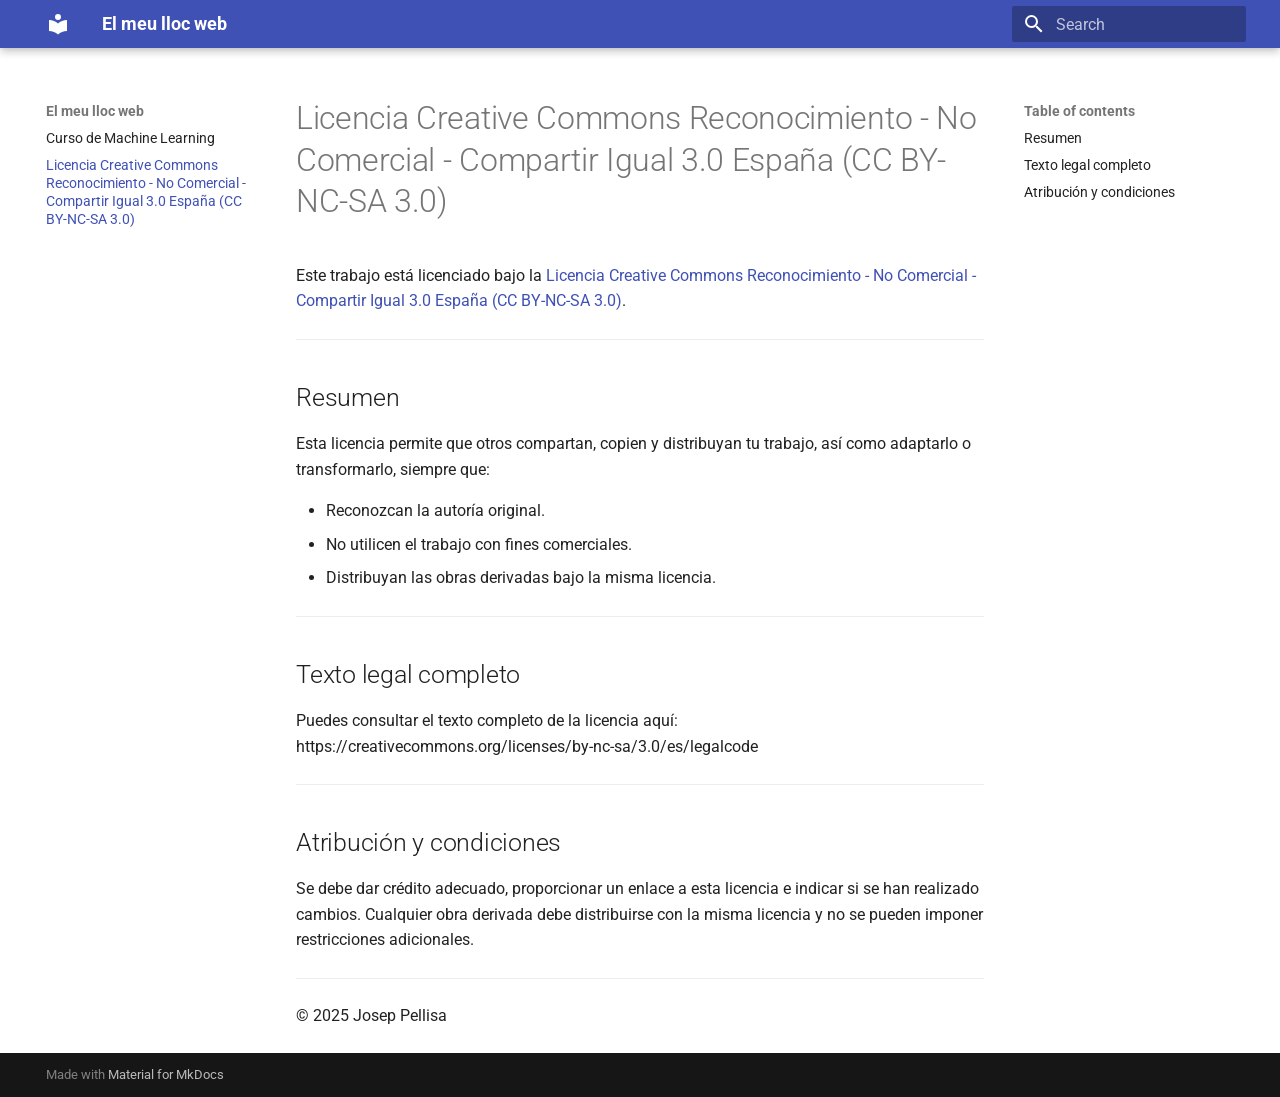
==== LICENSE/index.html @ 43873d52 "Deployed 6380e3f with MkDocs version: 1.5.3" ====
<!doctype html>
<html lang="en" class="no-js">
  <head>
    
      <meta charset="utf-8">
      <meta name="viewport" content="width=device-width,initial-scale=1">
      
      
      
      
        <link rel="prev" href="..">
      
      
      
      <link rel="icon" href="../assets/images/favicon.png">
      <meta name="generator" content="mkdocs-1.5.3, mkdocs-material-9.4.0">
    
    
      
        <title>Licencia Creative Commons Reconocimiento - No Comercial - Compartir Igual 3.0 España (CC BY-NC-SA 3.0) - El meu lloc web</title>
      
    
    
      <link rel="stylesheet" href="../assets/stylesheets/main.9f615399.min.css">
      
      


    
    
      
    
    
      
        
        
        <link rel="preconnect" href="https://fonts.gstatic.com" crossorigin>
        <link rel="stylesheet" href="https://fonts.googleapis.com/css?family=Roboto:300,300i,400,400i,700,700i%7CRoboto+Mono:400,400i,700,700i&display=fallback">
        <style>:root{--md-text-font:"Roboto";--md-code-font:"Roboto Mono"}</style>
      
    
    
    <script>__md_scope=new URL("..",location),__md_hash=e=>[...e].reduce((e,_)=>(e<<5)-e+_.charCodeAt(0),0),__md_get=(e,_=localStorage,t=__md_scope)=>JSON.parse(_.getItem(t.pathname+"."+e)),__md_set=(e,_,t=localStorage,a=__md_scope)=>{try{t.setItem(a.pathname+"."+e,JSON.stringify(_))}catch(e){}}</script>
    
      

    
    
    
  </head>
  
  
    <body dir="ltr">
  
    
    
      <script>var palette=__md_get("__palette");if(palette&&"object"==typeof palette.color)for(var key of Object.keys(palette.color))document.body.setAttribute("data-md-color-"+key,palette.color[key])</script>
    
    <input class="md-toggle" data-md-toggle="drawer" type="checkbox" id="__drawer" autocomplete="off">
    <input class="md-toggle" data-md-toggle="search" type="checkbox" id="__search" autocomplete="off">
    <label class="md-overlay" for="__drawer"></label>
    <div data-md-component="skip">
      
        
        <a href="#licencia-creative-commons-reconocimiento-no-comercial-compartir-igual-30-espana-cc-by-nc-sa-30" class="md-skip">
          Skip to content
        </a>
      
    </div>
    <div data-md-component="announce">
      
    </div>
    
    
      

  

<header class="md-header md-header--shadow" data-md-component="header">
  <nav class="md-header__inner md-grid" aria-label="Header">
    <a href=".." title="El meu lloc web" class="md-header__button md-logo" aria-label="El meu lloc web" data-md-component="logo">
      
  
  <svg xmlns="http://www.w3.org/2000/svg" viewBox="0 0 24 24"><path d="M12 8a3 3 0 0 0 3-3 3 3 0 0 0-3-3 3 3 0 0 0-3 3 3 3 0 0 0 3 3m0 3.54C9.64 9.35 6.5 8 3 8v11c3.5 0 6.64 1.35 9 3.54 2.36-2.19 5.5-3.54 9-3.54V8c-3.5 0-6.64 1.35-9 3.54Z"/></svg>

    </a>
    <label class="md-header__button md-icon" for="__drawer">
      
      <svg xmlns="http://www.w3.org/2000/svg" viewBox="0 0 24 24"><path d="M3 6h18v2H3V6m0 5h18v2H3v-2m0 5h18v2H3v-2Z"/></svg>
    </label>
    <div class="md-header__title" data-md-component="header-title">
      <div class="md-header__ellipsis">
        <div class="md-header__topic">
          <span class="md-ellipsis">
            El meu lloc web
          </span>
        </div>
        <div class="md-header__topic" data-md-component="header-topic">
          <span class="md-ellipsis">
            
              Licencia Creative Commons Reconocimiento - No Comercial - Compartir Igual 3.0 España (CC BY-NC-SA 3.0)
            
          </span>
        </div>
      </div>
    </div>
    
    
    
      <label class="md-header__button md-icon" for="__search">
        
        <svg xmlns="http://www.w3.org/2000/svg" viewBox="0 0 24 24"><path d="M9.5 3A6.5 6.5 0 0 1 16 9.5c0 1.61-.59 3.09-1.56 4.23l.27.27h.79l5 5-1.5 1.5-5-5v-.79l-.27-.27A6.516 6.516 0 0 1 9.5 16 6.5 6.5 0 0 1 3 9.5 6.5 6.5 0 0 1 9.5 3m0 2C7 5 5 7 5 9.5S7 14 9.5 14 14 12 14 9.5 12 5 9.5 5Z"/></svg>
      </label>
      <div class="md-search" data-md-component="search" role="dialog">
  <label class="md-search__overlay" for="__search"></label>
  <div class="md-search__inner" role="search">
    <form class="md-search__form" name="search">
      <input type="text" class="md-search__input" name="query" aria-label="Search" placeholder="Search" autocapitalize="off" autocorrect="off" autocomplete="off" spellcheck="false" data-md-component="search-query" required>
      <label class="md-search__icon md-icon" for="__search">
        
        <svg xmlns="http://www.w3.org/2000/svg" viewBox="0 0 24 24"><path d="M9.5 3A6.5 6.5 0 0 1 16 9.5c0 1.61-.59 3.09-1.56 4.23l.27.27h.79l5 5-1.5 1.5-5-5v-.79l-.27-.27A6.516 6.516 0 0 1 9.5 16 6.5 6.5 0 0 1 3 9.5 6.5 6.5 0 0 1 9.5 3m0 2C7 5 5 7 5 9.5S7 14 9.5 14 14 12 14 9.5 12 5 9.5 5Z"/></svg>
        
        <svg xmlns="http://www.w3.org/2000/svg" viewBox="0 0 24 24"><path d="M20 11v2H8l5.5 5.5-1.42 1.42L4.16 12l7.92-7.92L13.5 5.5 8 11h12Z"/></svg>
      </label>
      <nav class="md-search__options" aria-label="Search">
        
        <button type="reset" class="md-search__icon md-icon" title="Clear" aria-label="Clear" tabindex="-1">
          
          <svg xmlns="http://www.w3.org/2000/svg" viewBox="0 0 24 24"><path d="M19 6.41 17.59 5 12 10.59 6.41 5 5 6.41 10.59 12 5 17.59 6.41 19 12 13.41 17.59 19 19 17.59 13.41 12 19 6.41Z"/></svg>
        </button>
      </nav>
      
    </form>
    <div class="md-search__output">
      <div class="md-search__scrollwrap" data-md-scrollfix>
        <div class="md-search-result" data-md-component="search-result">
          <div class="md-search-result__meta">
            Initializing search
          </div>
          <ol class="md-search-result__list" role="presentation"></ol>
        </div>
      </div>
    </div>
  </div>
</div>
    
    
  </nav>
  
</header>
    
    <div class="md-container" data-md-component="container">
      
      
        
          
        
      
      <main class="md-main" data-md-component="main">
        <div class="md-main__inner md-grid">
          
            
              
              <div class="md-sidebar md-sidebar--primary" data-md-component="sidebar" data-md-type="navigation" >
                <div class="md-sidebar__scrollwrap">
                  <div class="md-sidebar__inner">
                    



<nav class="md-nav md-nav--primary" aria-label="Navigation" data-md-level="0">
  <label class="md-nav__title" for="__drawer">
    <a href=".." title="El meu lloc web" class="md-nav__button md-logo" aria-label="El meu lloc web" data-md-component="logo">
      
  
  <svg xmlns="http://www.w3.org/2000/svg" viewBox="0 0 24 24"><path d="M12 8a3 3 0 0 0 3-3 3 3 0 0 0-3-3 3 3 0 0 0-3 3 3 3 0 0 0 3 3m0 3.54C9.64 9.35 6.5 8 3 8v11c3.5 0 6.64 1.35 9 3.54 2.36-2.19 5.5-3.54 9-3.54V8c-3.5 0-6.64 1.35-9 3.54Z"/></svg>

    </a>
    El meu lloc web
  </label>
  
  <ul class="md-nav__list" data-md-scrollfix>
    
      
      
  
  
  
    <li class="md-nav__item">
      <a href=".." class="md-nav__link">
        
  
  <span class="md-ellipsis">
    Curso de Machine Learning
  </span>
  

      </a>
    </li>
  

    
      
      
  
  
    
  
  
    <li class="md-nav__item md-nav__item--active">
      
      <input class="md-nav__toggle md-toggle" type="checkbox" id="__toc">
      
      
        
      
      
        <label class="md-nav__link md-nav__link--active" for="__toc">
          
  
  <span class="md-ellipsis">
    Licencia Creative Commons Reconocimiento - No Comercial - Compartir Igual 3.0 España (CC BY-NC-SA 3.0)
  </span>
  

          <span class="md-nav__icon md-icon"></span>
        </label>
      
      <a href="./" class="md-nav__link md-nav__link--active">
        
  
  <span class="md-ellipsis">
    Licencia Creative Commons Reconocimiento - No Comercial - Compartir Igual 3.0 España (CC BY-NC-SA 3.0)
  </span>
  

      </a>
      
        

<nav class="md-nav md-nav--secondary" aria-label="Table of contents">
  
  
  
    
  
  
    <label class="md-nav__title" for="__toc">
      <span class="md-nav__icon md-icon"></span>
      Table of contents
    </label>
    <ul class="md-nav__list" data-md-component="toc" data-md-scrollfix>
      
        <li class="md-nav__item">
  <a href="#resumen" class="md-nav__link">
    Resumen
  </a>
  
</li>
      
        <li class="md-nav__item">
  <a href="#texto-legal-completo" class="md-nav__link">
    Texto legal completo
  </a>
  
</li>
      
        <li class="md-nav__item">
  <a href="#atribucion-y-condiciones" class="md-nav__link">
    Atribución y condiciones
  </a>
  
</li>
      
    </ul>
  
</nav>
      
    </li>
  

    
  </ul>
</nav>
                  </div>
                </div>
              </div>
            
            
              
              <div class="md-sidebar md-sidebar--secondary" data-md-component="sidebar" data-md-type="toc" >
                <div class="md-sidebar__scrollwrap">
                  <div class="md-sidebar__inner">
                    

<nav class="md-nav md-nav--secondary" aria-label="Table of contents">
  
  
  
    
  
  
    <label class="md-nav__title" for="__toc">
      <span class="md-nav__icon md-icon"></span>
      Table of contents
    </label>
    <ul class="md-nav__list" data-md-component="toc" data-md-scrollfix>
      
        <li class="md-nav__item">
  <a href="#resumen" class="md-nav__link">
    Resumen
  </a>
  
</li>
      
        <li class="md-nav__item">
  <a href="#texto-legal-completo" class="md-nav__link">
    Texto legal completo
  </a>
  
</li>
      
        <li class="md-nav__item">
  <a href="#atribucion-y-condiciones" class="md-nav__link">
    Atribución y condiciones
  </a>
  
</li>
      
    </ul>
  
</nav>
                  </div>
                </div>
              </div>
            
          
          
            <div class="md-content" data-md-component="content">
              <article class="md-content__inner md-typeset">
                
                  


<h1 id="licencia-creative-commons-reconocimiento-no-comercial-compartir-igual-30-espana-cc-by-nc-sa-30">Licencia Creative Commons Reconocimiento - No Comercial - Compartir Igual 3.0 España (CC BY-NC-SA 3.0)</h1>
<p>Este trabajo está licenciado bajo la <a href="https://creativecommons.org/licenses/by-nc-sa/3.0/es/">Licencia Creative Commons Reconocimiento - No Comercial - Compartir Igual 3.0 España (CC BY-NC-SA 3.0)</a>.</p>
<hr />
<h2 id="resumen">Resumen</h2>
<p>Esta licencia permite que otros compartan, copien y distribuyan tu trabajo, así como adaptarlo o transformarlo, siempre que:  </p>
<ul>
<li>Reconozcan la autoría original.  </li>
<li>No utilicen el trabajo con fines comerciales.  </li>
<li>Distribuyan las obras derivadas bajo la misma licencia.  </li>
</ul>
<hr />
<h2 id="texto-legal-completo">Texto legal completo</h2>
<p>Puedes consultar el texto completo de la licencia aquí:<br />
https://creativecommons.org/licenses/by-nc-sa/3.0/es/legalcode</p>
<hr />
<h2 id="atribucion-y-condiciones">Atribución y condiciones</h2>
<p>Se debe dar crédito adecuado, proporcionar un enlace a esta licencia e indicar si se han realizado cambios. Cualquier obra derivada debe distribuirse con la misma licencia y no se pueden imponer restricciones adicionales.</p>
<hr />
<p>© 2025 Josep Pellisa</p>





                
              </article>
            </div>
          
          
        </div>
        
      </main>
      
        <footer class="md-footer">
  
  <div class="md-footer-meta md-typeset">
    <div class="md-footer-meta__inner md-grid">
      <div class="md-copyright">
  
  
    Made with
    <a href="https://squidfunk.github.io/mkdocs-material/" target="_blank" rel="noopener">
      Material for MkDocs
    </a>
  
</div>
      
    </div>
  </div>
</footer>
      
    </div>
    <div class="md-dialog" data-md-component="dialog">
      <div class="md-dialog__inner md-typeset"></div>
    </div>
    
    <script id="__config" type="application/json">{"base": "..", "features": [], "search": "../assets/javascripts/workers/search.a264c092.min.js", "translations": {"clipboard.copied": "Copied to clipboard", "clipboard.copy": "Copy to clipboard", "search.result.more.one": "1 more on this page", "search.result.more.other": "# more on this page", "search.result.none": "No matching documents", "search.result.one": "1 matching document", "search.result.other": "# matching documents", "search.result.placeholder": "Type to start searching", "search.result.term.missing": "Missing", "select.version": "Select version"}}</script>
    
    
      <script src="../assets/javascripts/bundle.4e0fa4ba.min.js"></script>
      
    
  </body>
</html>
---- assets/stylesheets/main.9f615399.min.css ----
@charset "UTF-8";html{-webkit-text-size-adjust:none;-moz-text-size-adjust:none;text-size-adjust:none;box-sizing:border-box}*,:after,:before{box-sizing:inherit}@media (prefers-reduced-motion){*,:after,:before{transition:none!important}}body{margin:0}a,button,input,label{-webkit-tap-highlight-color:transparent}a{color:inherit;text-decoration:none}hr{border:0;box-sizing:initial;display:block;height:.05rem;overflow:visible;padding:0}small{font-size:80%}sub,sup{line-height:1em}img{border-style:none}table{border-collapse:initial;border-spacing:0}td,th{font-weight:400;vertical-align:top}button{background:#0000;border:0;font-family:inherit;font-size:inherit;margin:0;padding:0}input{border:0;outline:none}:root{--md-primary-fg-color:#4051b5;--md-primary-fg-color--light:#5d6cc0;--md-primary-fg-color--dark:#303fa1;--md-primary-bg-color:#fff;--md-primary-bg-color--light:#ffffffb3;--md-accent-fg-color:#526cfe;--md-accent-fg-color--transparent:#526cfe1a;--md-accent-bg-color:#fff;--md-accent-bg-color--light:#ffffffb3}[data-md-color-scheme=default]{color-scheme:light}[data-md-color-scheme=default] img[src$="#gh-dark-mode-only"],[data-md-color-scheme=default] img[src$="#only-dark"]{display:none}:root,[data-md-color-scheme=default]{--md-hue:230;--md-default-fg-color:#000000de;--md-default-fg-color--light:#0000008a;--md-default-fg-color--lighter:#00000052;--md-default-fg-color--lightest:#00000012;--md-default-bg-color:#fff;--md-default-bg-color--light:#ffffffb3;--md-default-bg-color--lighter:#ffffff4d;--md-default-bg-color--lightest:#ffffff1f;--md-code-fg-color:#36464e;--md-code-bg-color:#f5f5f5;--md-code-hl-color:#4287ff;--md-code-hl-color--light:#4287ff1a;--md-code-hl-number-color:#d52a2a;--md-code-hl-special-color:#db1457;--md-code-hl-function-color:#a846b9;--md-code-hl-constant-color:#6e59d9;--md-code-hl-keyword-color:#3f6ec6;--md-code-hl-string-color:#1c7d4d;--md-code-hl-name-color:var(--md-code-fg-color);--md-code-hl-operator-color:var(--md-default-fg-color--light);--md-code-hl-punctuation-color:var(--md-default-fg-color--light);--md-code-hl-comment-color:var(--md-default-fg-color--light);--md-code-hl-generic-color:var(--md-default-fg-color--light);--md-code-hl-variable-color:var(--md-default-fg-color--light);--md-typeset-color:var(--md-default-fg-color);--md-typeset-a-color:var(--md-primary-fg-color);--md-typeset-del-color:#f5503d26;--md-typeset-ins-color:#0bd57026;--md-typeset-kbd-color:#fafafa;--md-typeset-kbd-accent-color:#fff;--md-typeset-kbd-border-color:#b8b8b8;--md-typeset-mark-color:#ffff0080;--md-typeset-strong-color:var(--md-default-fg-color);--md-typeset-table-color:#0000001f;--md-typeset-table-color--light:rgba(0,0,0,.035);--md-admonition-fg-color:var(--md-default-fg-color);--md-admonition-bg-color:var(--md-default-bg-color);--md-warning-fg-color:#000000de;--md-warning-bg-color:#ff9;--md-footer-fg-color:#fff;--md-footer-fg-color--light:#ffffffb3;--md-footer-fg-color--lighter:#ffffff73;--md-footer-bg-color:#000000de;--md-footer-bg-color--dark:#00000052;--md-shadow-z1:0 0.2rem 0.5rem #0000000d,0 0 0.05rem #0000001a;--md-shadow-z2:0 0.2rem 0.5rem #0000001a,0 0 0.05rem #00000040;--md-shadow-z3:0 0.2rem 0.5rem #0003,0 0 0.05rem #00000059}.md-icon svg{fill:currentcolor;display:block;height:1.2rem;width:1.2rem}body{-webkit-font-smoothing:antialiased;-moz-osx-font-smoothing:grayscale;--md-text-font-family:var(--md-text-font,_),-apple-system,BlinkMacSystemFont,Helvetica,Arial,sans-serif;--md-code-font-family:var(--md-code-font,_),SFMono-Regular,Consolas,Menlo,monospace}aside,body,input{font-feature-settings:"kern","liga";color:var(--md-typeset-color);font-family:var(--md-text-font-family)}code,kbd,pre{font-feature-settings:"kern";font-family:var(--md-code-font-family)}:root{--md-typeset-table-sort-icon:url('data:image/svg+xml;charset=utf-8,<svg xmlns="http://www.w3.org/2000/svg" viewBox="0 0 24 24"><path d="m18 21-4-4h3V7h-3l4-4 4 4h-3v10h3M2 19v-2h10v2M2 13v-2h7v2M2 7V5h4v2H2Z"/></svg>');--md-typeset-table-sort-icon--asc:url('data:image/svg+xml;charset=utf-8,<svg xmlns="http://www.w3.org/2000/svg" viewBox="0 0 24 24"><path d="M19 17h3l-4 4-4-4h3V3h2M2 17h10v2H2M6 5v2H2V5m0 6h7v2H2v-2Z"/></svg>');--md-typeset-table-sort-icon--desc:url('data:image/svg+xml;charset=utf-8,<svg xmlns="http://www.w3.org/2000/svg" viewBox="0 0 24 24"><path d="M19 7h3l-4-4-4 4h3v14h2M2 17h10v2H2M6 5v2H2V5m0 6h7v2H2v-2Z"/></svg>')}.md-typeset{-webkit-print-color-adjust:exact;color-adjust:exact;font-size:.8rem;line-height:1.6}@media print{.md-typeset{font-size:.68rem}}.md-typeset blockquote,.md-typeset dl,.md-typeset figure,.md-typeset ol,.md-typeset pre,.md-typeset ul{margin-bottom:1em;margin-top:1em}.md-typeset h1{color:var(--md-default-fg-color--light);font-size:2em;line-height:1.3;margin:0 0 1.25em}.md-typeset h1,.md-typeset h2{font-weight:300;letter-spacing:-.01em}.md-typeset h2{font-size:1.5625em;line-height:1.4;margin:1.6em 0 .64em}.md-typeset h3{font-size:1.25em;font-weight:400;letter-spacing:-.01em;line-height:1.5;margin:1.6em 0 .8em}.md-typeset h2+h3{margin-top:.8em}.md-typeset h4{font-weight:700;letter-spacing:-.01em;margin:1em 0}.md-typeset h5,.md-typeset h6{color:var(--md-default-fg-color--light);font-size:.8em;font-weight:700;letter-spacing:-.01em;margin:1.25em 0}.md-typeset h5{text-transform:uppercase}.md-typeset hr{border-bottom:.05rem solid var(--md-default-fg-color--lightest);display:flow-root;margin:1.5em 0}.md-typeset a{color:var(--md-typeset-a-color);word-break:break-word}.md-typeset a,.md-typeset a:before{transition:color 125ms}.md-typeset a:focus,.md-typeset a:hover{color:var(--md-accent-fg-color)}.md-typeset a:focus code,.md-typeset a:hover code{background-color:var(--md-accent-fg-color--transparent)}.md-typeset a code{color:currentcolor;transition:background-color 125ms}.md-typeset a strong{color:currentcolor}.md-typeset a.focus-visible{outline-color:var(--md-accent-fg-color);outline-offset:.2rem}.md-typeset code,.md-typeset kbd,.md-typeset pre{color:var(--md-code-fg-color);direction:ltr;font-variant-ligatures:none}@media print{.md-typeset code,.md-typeset kbd,.md-typeset pre{white-space:pre-wrap}}.md-typeset code{background-color:var(--md-code-bg-color);border-radius:.1rem;-webkit-box-decoration-break:clone;box-decoration-break:clone;font-size:.85em;padding:0 .2941176471em;word-break:break-word}.md-typeset code:not(.focus-visible){-webkit-tap-highlight-color:transparent;outline:none}.md-typeset pre{display:flow-root;line-height:1.4;position:relative}.md-typeset pre>code{-webkit-box-decoration-break:slice;box-decoration-break:slice;box-shadow:none;display:block;margin:0;outline-color:var(--md-accent-fg-color);overflow:auto;padding:.7720588235em 1.1764705882em;scrollbar-color:var(--md-default-fg-color--lighter) #0000;scrollbar-width:thin;touch-action:auto;word-break:normal}.md-typeset pre>code:hover{scrollbar-color:var(--md-accent-fg-color) #0000}.md-typeset pre>code::-webkit-scrollbar{height:.2rem;width:.2rem}.md-typeset pre>code::-webkit-scrollbar-thumb{background-color:var(--md-default-fg-color--lighter)}.md-typeset pre>code::-webkit-scrollbar-thumb:hover{background-color:var(--md-accent-fg-color)}.md-typeset kbd{background-color:var(--md-typeset-kbd-color);border-radius:.1rem;box-shadow:0 .1rem 0 .05rem var(--md-typeset-kbd-border-color),0 .1rem 0 var(--md-typeset-kbd-border-color),0 -.1rem .2rem var(--md-typeset-kbd-accent-color) inset;color:var(--md-default-fg-color);display:inline-block;font-size:.75em;padding:0 .6666666667em;vertical-align:text-top;word-break:break-word}.md-typeset mark{background-color:var(--md-typeset-mark-color);-webkit-box-decoration-break:clone;box-decoration-break:clone;color:inherit;word-break:break-word}.md-typeset abbr{border-bottom:.05rem dotted var(--md-default-fg-color--light);cursor:help;text-decoration:none}@media (hover:none){.md-typeset abbr[title]:focus:after,.md-typeset abbr[title]:hover:after{background-color:var(--md-default-fg-color);border-radius:.1rem;box-shadow:var(--md-shadow-z3);color:var(--md-default-bg-color);content:attr(title);font-size:.7rem;left:.8rem;margin-top:2em;padding:.2rem .3rem;position:absolute;right:.8rem}}.md-typeset small{opacity:.75}[dir=ltr] .md-typeset sub,[dir=ltr] .md-typeset sup{margin-left:.078125em}[dir=rtl] .md-typeset sub,[dir=rtl] .md-typeset sup{margin-right:.078125em}.md-typeset strong{color:var(--md-typeset-strong-color)}[dir=ltr] .md-typeset blockquote{padding-left:.6rem}[dir=rtl] .md-typeset blockquote{padding-right:.6rem}[dir=ltr] .md-typeset blockquote{border-left:.2rem solid var(--md-default-fg-color--lighter)}[dir=rtl] .md-typeset blockquote{border-right:.2rem solid var(--md-default-fg-color--lighter)}.md-typeset blockquote{color:var(--md-default-fg-color--light);margin-left:0;margin-right:0}.md-typeset ul{list-style-type:disc}[dir=ltr] .md-typeset ol,[dir=ltr] .md-typeset ul{margin-left:.625em}[dir=rtl] .md-typeset ol,[dir=rtl] .md-typeset ul{margin-right:.625em}.md-typeset ol,.md-typeset ul{padding:0}.md-typeset ol:not([hidden]),.md-typeset ul:not([hidden]){display:flow-root}.md-typeset ol ol,.md-typeset ul ol{list-style-type:lower-alpha}.md-typeset ol ol ol,.md-typeset ul ol ol{list-style-type:lower-roman}[dir=ltr] .md-typeset ol li,[dir=ltr] .md-typeset ul li{margin-left:1.25em}[dir=rtl] .md-typeset ol li,[dir=rtl] .md-typeset ul li{margin-right:1.25em}.md-typeset ol li,.md-typeset ul li{margin-bottom:.5em}.md-typeset ol li blockquote,.md-typeset ol li p,.md-typeset ul li blockquote,.md-typeset ul li p{margin:.5em 0}.md-typeset ol li:last-child,.md-typeset ul li:last-child{margin-bottom:0}[dir=ltr] .md-typeset ol li ol,[dir=ltr] .md-typeset ol li ul,[dir=ltr] .md-typeset ul li ol,[dir=ltr] .md-typeset ul li ul{margin-left:.625em}[dir=rtl] .md-typeset ol li ol,[dir=rtl] .md-typeset ol li ul,[dir=rtl] .md-typeset ul li ol,[dir=rtl] .md-typeset ul li ul{margin-right:.625em}.md-typeset ol li ol,.md-typeset ol li ul,.md-typeset ul li ol,.md-typeset ul li ul{margin-bottom:.5em;margin-top:.5em}[dir=ltr] .md-typeset dd{margin-left:1.875em}[dir=rtl] .md-typeset dd{margin-right:1.875em}.md-typeset dd{margin-bottom:1.5em;margin-top:1em}.md-typeset img,.md-typeset svg,.md-typeset video{height:auto;max-width:100%}.md-typeset img[align=left]{margin:1em 1em 1em 0}.md-typeset img[align=right]{margin:1em 0 1em 1em}.md-typeset img[align]:only-child{margin-top:0}.md-typeset figure{display:flow-root;margin:1em auto;max-width:100%;text-align:center;width:-webkit-fit-content;width:-moz-fit-content;width:fit-content}.md-typeset figure img{display:block}.md-typeset figcaption{font-style:italic;margin:1em auto;max-width:24rem}.md-typeset iframe{max-width:100%}.md-typeset table:not([class]){background-color:var(--md-default-bg-color);border:.05rem solid var(--md-typeset-table-color);border-radius:.1rem;display:inline-block;font-size:.64rem;max-width:100%;overflow:auto;touch-action:auto}@media print{.md-typeset table:not([class]){display:table}}.md-typeset table:not([class])+*{margin-top:1.5em}.md-typeset table:not([class]) td>:first-child,.md-typeset table:not([class]) th>:first-child{margin-top:0}.md-typeset table:not([class]) td>:last-child,.md-typeset table:not([class]) th>:last-child{margin-bottom:0}.md-typeset table:not([class]) td:not([align]),.md-typeset table:not([class]) th:not([align]){text-align:left}[dir=rtl] .md-typeset table:not([class]) td:not([align]),[dir=rtl] .md-typeset table:not([class]) th:not([align]){text-align:right}.md-typeset table:not([class]) th{font-weight:700;min-width:5rem;padding:.9375em 1.25em;vertical-align:top}.md-typeset table:not([class]) td{border-top:.05rem solid var(--md-typeset-table-color);padding:.9375em 1.25em;vertical-align:top}.md-typeset table:not([class]) tbody tr{transition:background-color 125ms}.md-typeset table:not([class]) tbody tr:hover{background-color:var(--md-typeset-table-color--light);box-shadow:0 .05rem 0 var(--md-default-bg-color) inset}.md-typeset table:not([class]) a{word-break:normal}.md-typeset table th[role=columnheader]{cursor:pointer}[dir=ltr] .md-typeset table th[role=columnheader]:after{margin-left:.5em}[dir=rtl] .md-typeset table th[role=columnheader]:after{margin-right:.5em}.md-typeset table th[role=columnheader]:after{content:"";display:inline-block;height:1.2em;-webkit-mask-image:var(--md-typeset-table-sort-icon);mask-image:var(--md-typeset-table-sort-icon);-webkit-mask-repeat:no-repeat;mask-repeat:no-repeat;-webkit-mask-size:contain;mask-size:contain;transition:background-color 125ms;vertical-align:text-bottom;width:1.2em}.md-typeset table th[role=columnheader]:hover:after{background-color:var(--md-default-fg-color--lighter)}.md-typeset table th[role=columnheader][aria-sort=ascending]:after{background-color:var(--md-default-fg-color--light);-webkit-mask-image:var(--md-typeset-table-sort-icon--asc);mask-image:var(--md-typeset-table-sort-icon--asc)}.md-typeset table th[role=columnheader][aria-sort=descending]:after{background-color:var(--md-default-fg-color--light);-webkit-mask-image:var(--md-typeset-table-sort-icon--desc);mask-image:var(--md-typeset-table-sort-icon--desc)}.md-typeset__scrollwrap{margin:1em -.8rem;overflow-x:auto;touch-action:auto}.md-typeset__table{display:inline-block;margin-bottom:.5em;padding:0 .8rem}@media print{.md-typeset__table{display:block}}html .md-typeset__table table{display:table;margin:0;overflow:hidden;width:100%}@media screen and (max-width:44.9375em){.md-content__inner>pre{margin:1em -.8rem}.md-content__inner>pre code{border-radius:0}}.md-typeset .md-author{display:block;flex-shrink:0;height:1.6rem;overflow:hidden;position:relative;transition:color 125ms,transform 125ms;width:1.6rem}.md-typeset .md-author img{border-radius:100%;display:block}.md-typeset .md-author--more{background:var(--md-default-fg-color--lightest);color:var(--md-default-fg-color--lighter);font-size:.6rem;font-weight:700;line-height:1.6rem;text-align:center}.md-typeset .md-author--long{height:2.4rem;width:2.4rem}.md-typeset a.md-author{transform:scale(1)}.md-typeset a.md-author img{filter:grayscale(100%) opacity(75%);transition:filter 125ms}.md-typeset a.md-author:focus,.md-typeset a.md-author:hover{transform:scale(1.1);z-index:1}.md-typeset a.md-author:focus img,.md-typeset a.md-author:hover img{filter:grayscale(0)}.md-banner{background-color:var(--md-footer-bg-color);color:var(--md-footer-fg-color);overflow:auto}@media print{.md-banner{display:none}}.md-banner--warning{background-color:var(--md-warning-bg-color);color:var(--md-warning-fg-color)}.md-banner__inner{font-size:.7rem;margin:.6rem auto;padding:0 .8rem}[dir=ltr] .md-banner__button{float:right}[dir=rtl] .md-banner__button{float:left}.md-banner__button{color:inherit;cursor:pointer;transition:opacity .25s}.no-js .md-banner__button{display:none}.md-banner__button:hover{opacity:.7}html{font-size:125%;height:100%;overflow-x:hidden}@media screen and (min-width:100em){html{font-size:137.5%}}@media screen and (min-width:125em){html{font-size:150%}}body{background-color:var(--md-default-bg-color);display:flex;flex-direction:column;font-size:.5rem;min-height:100%;position:relative;width:100%}@media print{body{display:block}}@media screen and (max-width:59.9375em){body[data-md-scrolllock]{position:fixed}}.md-grid{margin-left:auto;margin-right:auto;max-width:61rem}.md-container{display:flex;flex-direction:column;flex-grow:1}@media print{.md-container{display:block}}.md-main{flex-grow:1}.md-main__inner{display:flex;height:100%;margin-top:1.5rem}.md-ellipsis{overflow:hidden;text-overflow:ellipsis}.md-toggle{display:none}.md-option{height:0;opacity:0;position:absolute;width:0}.md-option:checked+label:not([hidden]){display:block}.md-option.focus-visible+label{outline-color:var(--md-accent-fg-color);outline-style:auto}.md-skip{background-color:var(--md-default-fg-color);border-radius:.1rem;color:var(--md-default-bg-color);font-size:.64rem;margin:.5rem;opacity:0;outline-color:var(--md-accent-fg-color);padding:.3rem .5rem;position:fixed;transform:translateY(.4rem);z-index:-1}.md-skip:focus{opacity:1;transform:translateY(0);transition:transform .25s cubic-bezier(.4,0,.2,1),opacity 175ms 75ms;z-index:10}@page{margin:25mm}:root{--md-clipboard-icon:url('data:image/svg+xml;charset=utf-8,<svg xmlns="http://www.w3.org/2000/svg" viewBox="0 0 24 24"><path d="M19 21H8V7h11m0-2H8a2 2 0 0 0-2 2v14a2 2 0 0 0 2 2h11a2 2 0 0 0 2-2V7a2 2 0 0 0-2-2m-3-4H4a2 2 0 0 0-2 2v14h2V3h12V1Z"/></svg>')}.md-clipboard{border-radius:.1rem;color:var(--md-default-fg-color--lightest);cursor:pointer;height:1.5em;outline-color:var(--md-accent-fg-color);outline-offset:.1rem;position:absolute;right:.5em;top:.5em;transition:color .25s;width:1.5em;z-index:1}@media print{.md-clipboard{display:none}}.md-clipboard:not(.focus-visible){-webkit-tap-highlight-color:transparent;outline:none}:hover>.md-clipboard{color:var(--md-default-fg-color--light)}.md-clipboard:focus,.md-clipboard:hover{color:var(--md-accent-fg-color)}.md-clipboard:after{background-color:currentcolor;content:"";display:block;height:1.125em;margin:0 auto;-webkit-mask-image:var(--md-clipboard-icon);mask-image:var(--md-clipboard-icon);-webkit-mask-position:center;mask-position:center;-webkit-mask-repeat:no-repeat;mask-repeat:no-repeat;-webkit-mask-size:contain;mask-size:contain;width:1.125em}.md-clipboard--inline{cursor:pointer}.md-clipboard--inline code{transition:color .25s,background-color .25s}.md-clipboard--inline:focus code,.md-clipboard--inline:hover code{background-color:var(--md-accent-fg-color--transparent);color:var(--md-accent-fg-color)}@keyframes consent{0%{opacity:0;transform:translateY(100%)}to{opacity:1;transform:translateY(0)}}@keyframes overlay{0%{opacity:0}to{opacity:1}}.md-consent__overlay{animation:overlay .25s both;-webkit-backdrop-filter:blur(.1rem);backdrop-filter:blur(.1rem);background-color:#0000008a;height:100%;opacity:1;position:fixed;top:0;width:100%;z-index:5}.md-consent__inner{animation:consent .5s cubic-bezier(.1,.7,.1,1) both;background-color:var(--md-default-bg-color);border:0;border-radius:.1rem;bottom:0;box-shadow:0 0 .2rem #0000001a,0 .2rem .4rem #0003;max-height:100%;overflow:auto;padding:0;position:fixed;width:100%;z-index:5}.md-consent__form{padding:.8rem}.md-consent__settings{display:none;margin:1em 0}input:checked+.md-consent__settings{display:block}.md-consent__controls{margin-bottom:.8rem}.md-typeset .md-consent__controls .md-button{display:inline}@media screen and (max-width:44.9375em){.md-typeset .md-consent__controls .md-button{display:block;margin-top:.4rem;text-align:center;width:100%}}.md-consent label{cursor:pointer}.md-content{flex-grow:1;min-width:0}.md-content__inner{margin:0 .8rem 1.2rem;padding-top:.6rem}@media screen and (min-width:76.25em){[dir=ltr] .md-sidebar--primary:not([hidden])~.md-content>.md-content__inner{margin-left:1.2rem}[dir=ltr] .md-sidebar--secondary:not([hidden])~.md-content>.md-content__inner,[dir=rtl] .md-sidebar--primary:not([hidden])~.md-content>.md-content__inner{margin-right:1.2rem}[dir=rtl] .md-sidebar--secondary:not([hidden])~.md-content>.md-content__inner{margin-left:1.2rem}}.md-content__inner:before{content:"";display:block;height:.4rem}.md-content__inner>:last-child{margin-bottom:0}[dir=ltr] .md-content__button{float:right}[dir=rtl] .md-content__button{float:left}[dir=ltr] .md-content__button{margin-left:.4rem}[dir=rtl] .md-content__button{margin-right:.4rem}.md-content__button{margin:.4rem 0;padding:0}@media print{.md-content__button{display:none}}.md-typeset .md-content__button{color:var(--md-default-fg-color--lighter)}.md-content__button svg{display:inline;vertical-align:top}[dir=rtl] .md-content__button svg{transform:scaleX(-1)}[dir=ltr] .md-dialog{right:.8rem}[dir=rtl] .md-dialog{left:.8rem}.md-dialog{background-color:var(--md-default-fg-color);border-radius:.1rem;bottom:.8rem;box-shadow:var(--md-shadow-z3);min-width:11.1rem;opacity:0;padding:.4rem .6rem;pointer-events:none;position:fixed;transform:translateY(100%);transition:transform 0ms .4s,opacity .4s;z-index:4}@media print{.md-dialog{display:none}}.md-dialog--active{opacity:1;pointer-events:auto;transform:translateY(0);transition:transform .4s cubic-bezier(.075,.85,.175,1),opacity .4s}.md-dialog__inner{color:var(--md-default-bg-color);font-size:.7rem}.md-feedback{margin:2em 0 1em;text-align:center}.md-feedback fieldset{border:none;margin:0;padding:0}.md-feedback__title{font-weight:700;margin:1em auto}.md-feedback__inner{position:relative}.md-feedback__list{align-content:baseline;display:flex;flex-wrap:wrap;justify-content:center;position:relative}.md-feedback__list:hover .md-icon:not(:disabled){color:var(--md-default-fg-color--lighter)}:disabled .md-feedback__list{min-height:1.8rem}.md-feedback__icon{color:var(--md-default-fg-color--light);cursor:pointer;flex-shrink:0;margin:0 .1rem;transition:color 125ms}.md-feedback__icon:not(:disabled).md-icon:hover{color:var(--md-accent-fg-color)}.md-feedback__icon:disabled{color:var(--md-default-fg-color--lightest);pointer-events:none}.md-feedback__note{opacity:0;position:relative;transform:translateY(.4rem);transition:transform .4s cubic-bezier(.1,.7,.1,1),opacity .15s}.md-feedback__note>*{margin:0 auto;max-width:16rem}:disabled .md-feedback__note{opacity:1;transform:translateY(0)}.md-footer{background-color:var(--md-footer-bg-color);color:var(--md-footer-fg-color)}@media print{.md-footer{display:none}}.md-footer__inner{justify-content:space-between;overflow:auto;padding:.2rem}.md-footer__inner:not([hidden]){display:flex}.md-footer__link{align-items:end;display:flex;flex-grow:0.01;margin-bottom:.4rem;margin-top:1rem;max-width:100%;outline-color:var(--md-accent-fg-color);overflow:hidden;transition:opacity .25s}.md-footer__link:focus,.md-footer__link:hover{opacity:.7}[dir=rtl] .md-footer__link svg{transform:scaleX(-1)}@media screen and (max-width:44.9375em){.md-footer__link--prev{flex-shrink:0}.md-footer__link--prev .md-footer__title{display:none}}[dir=ltr] .md-footer__link--next{margin-left:auto}[dir=rtl] .md-footer__link--next{margin-right:auto}.md-footer__link--next{text-align:right}[dir=rtl] .md-footer__link--next{text-align:left}.md-footer__title{flex-grow:1;font-size:.9rem;margin-bottom:.7rem;max-width:calc(100% - 2.4rem);padding:0 1rem;white-space:nowrap}.md-footer__button{margin:.2rem;padding:.4rem}.md-footer__direction{font-size:.64rem;opacity:.7}.md-footer-meta{background-color:var(--md-footer-bg-color--dark)}.md-footer-meta__inner{display:flex;flex-wrap:wrap;justify-content:space-between;padding:.2rem}html .md-footer-meta.md-typeset a{color:var(--md-footer-fg-color--light)}html .md-footer-meta.md-typeset a:focus,html .md-footer-meta.md-typeset a:hover{color:var(--md-footer-fg-color)}.md-copyright{color:var(--md-footer-fg-color--lighter);font-size:.64rem;margin:auto .6rem;padding:.4rem 0;width:100%}@media screen and (min-width:45em){.md-copyright{width:auto}}.md-copyright__highlight{color:var(--md-footer-fg-color--light)}.md-social{display:inline-flex;gap:.2rem;margin:0 .4rem;padding:.2rem 0 .6rem}@media screen and (min-width:45em){.md-social{padding:.6rem 0}}.md-social__link{display:inline-block;height:1.6rem;text-align:center;width:1.6rem}.md-social__link:before{line-height:1.9}.md-social__link svg{fill:currentcolor;max-height:.8rem;vertical-align:-25%}.md-typeset .md-button{border:.1rem solid;border-radius:.1rem;color:var(--md-primary-fg-color);cursor:pointer;display:inline-block;font-weight:700;padding:.625em 2em;transition:color 125ms,background-color 125ms,border-color 125ms}.md-typeset .md-button--primary{background-color:var(--md-primary-fg-color);border-color:var(--md-primary-fg-color);color:var(--md-primary-bg-color)}.md-typeset .md-button:focus,.md-typeset .md-button:hover{background-color:var(--md-accent-fg-color);border-color:var(--md-accent-fg-color);color:var(--md-accent-bg-color)}[dir=ltr] .md-typeset .md-input{border-top-left-radius:.1rem}[dir=ltr] .md-typeset .md-input,[dir=rtl] .md-typeset .md-input{border-top-right-radius:.1rem}[dir=rtl] .md-typeset .md-input{border-top-left-radius:.1rem}.md-typeset .md-input{border-bottom:.1rem solid var(--md-default-fg-color--lighter);box-shadow:var(--md-shadow-z1);font-size:.8rem;height:1.8rem;padding:0 .6rem;transition:border .25s,box-shadow .25s}.md-typeset .md-input:focus,.md-typeset .md-input:hover{border-bottom-color:var(--md-accent-fg-color);box-shadow:var(--md-shadow-z2)}.md-typeset .md-input--stretch{width:100%}.md-header{background-color:var(--md-primary-fg-color);box-shadow:0 0 .2rem #0000,0 .2rem .4rem #0000;color:var(--md-primary-bg-color);display:block;left:0;position:sticky;right:0;top:0;z-index:4}@media print{.md-header{display:none}}.md-header[hidden]{transform:translateY(-100%);transition:transform .25s cubic-bezier(.8,0,.6,1),box-shadow .25s}.md-header--shadow{box-shadow:0 0 .2rem #0000001a,0 .2rem .4rem #0003;transition:transform .25s cubic-bezier(.1,.7,.1,1),box-shadow .25s}.md-header__inner{align-items:center;display:flex;padding:0 .2rem}.md-header__button{color:currentcolor;cursor:pointer;margin:.2rem;outline-color:var(--md-accent-fg-color);padding:.4rem;position:relative;transition:opacity .25s;vertical-align:middle;z-index:1}.md-header__button:hover{opacity:.7}.md-header__button:not([hidden]){display:inline-block}.md-header__button:not(.focus-visible){-webkit-tap-highlight-color:transparent;outline:none}.md-header__button.md-logo{margin:.2rem;padding:.4rem}@media screen and (max-width:76.1875em){.md-header__button.md-logo{display:none}}.md-header__button.md-logo img,.md-header__button.md-logo svg{fill:currentcolor;display:block;height:1.2rem;width:auto}@media screen and (min-width:60em){.md-header__button[for=__search]{display:none}}.no-js .md-header__button[for=__search]{display:none}[dir=rtl] .md-header__button[for=__search] svg{transform:scaleX(-1)}@media screen and (min-width:76.25em){.md-header__button[for=__drawer]{display:none}}.md-header__topic{display:flex;max-width:100%;position:absolute;transition:transform .4s cubic-bezier(.1,.7,.1,1),opacity .15s;white-space:nowrap}.md-header__topic+.md-header__topic{opacity:0;pointer-events:none;transform:translateX(1.25rem);transition:transform .4s cubic-bezier(1,.7,.1,.1),opacity .15s;z-index:-1}[dir=rtl] .md-header__topic+.md-header__topic{transform:translateX(-1.25rem)}.md-header__topic:first-child{font-weight:700}[dir=ltr] .md-header__title{margin-left:1rem}[dir=rtl] .md-header__title{margin-right:1rem}[dir=ltr] .md-header__title{margin-right:.4rem}[dir=rtl] .md-header__title{margin-left:.4rem}.md-header__title{flex-grow:1;font-size:.9rem;height:2.4rem;line-height:2.4rem}.md-header__title--active .md-header__topic{opacity:0;pointer-events:none;transform:translateX(-1.25rem);transition:transform .4s cubic-bezier(1,.7,.1,.1),opacity .15s;z-index:-1}[dir=rtl] .md-header__title--active .md-header__topic{transform:translateX(1.25rem)}.md-header__title--active .md-header__topic+.md-header__topic{opacity:1;pointer-events:auto;transform:translateX(0);transition:transform .4s cubic-bezier(.1,.7,.1,1),opacity .15s;z-index:0}.md-header__title>.md-header__ellipsis{height:100%;position:relative;width:100%}.md-header__option{display:flex;flex-shrink:0;max-width:100%;transition:max-width 0ms .25s,opacity .25s .25s;white-space:nowrap}[data-md-toggle=search]:checked~.md-header .md-header__option{max-width:0;opacity:0;transition:max-width 0ms,opacity 0ms}.md-header__option>input{bottom:0}.md-header__source{display:none}@media screen and (min-width:60em){[dir=ltr] .md-header__source{margin-left:1rem}[dir=rtl] .md-header__source{margin-right:1rem}.md-header__source{display:block;max-width:11.7rem;width:11.7rem}}@media screen and (min-width:76.25em){[dir=ltr] .md-header__source{margin-left:1.4rem}[dir=rtl] .md-header__source{margin-right:1.4rem}}.md-meta{color:var(--md-default-fg-color--light);font-size:.7rem;line-height:1.3}.md-meta__list{display:inline-flex;flex-wrap:wrap;list-style:none;margin:0;padding:0}.md-meta__item:not(:last-child):after{content:"·";margin-left:.2rem;margin-right:.2rem}.md-meta__link{color:var(--md-typeset-a-color)}.md-meta__link:focus,.md-meta__link:hover{color:var(--md-accent-fg-color)}.md-draft{background-color:#ff1744;border-radius:.125em;color:#fff;display:inline-block;font-weight:700;padding-left:.5714285714em;padding-right:.5714285714em}:root{--md-nav-icon--prev:url('data:image/svg+xml;charset=utf-8,<svg xmlns="http://www.w3.org/2000/svg" viewBox="0 0 24 24"><path d="M20 11v2H8l5.5 5.5-1.42 1.42L4.16 12l7.92-7.92L13.5 5.5 8 11h12Z"/></svg>');--md-nav-icon--next:url('data:image/svg+xml;charset=utf-8,<svg xmlns="http://www.w3.org/2000/svg" viewBox="0 0 24 24"><path d="M8.59 16.58 13.17 12 8.59 7.41 10 6l6 6-6 6-1.41-1.42Z"/></svg>');--md-toc-icon:url('data:image/svg+xml;charset=utf-8,<svg xmlns="http://www.w3.org/2000/svg" viewBox="0 0 24 24"><path d="M3 9h14V7H3v2m0 4h14v-2H3v2m0 4h14v-2H3v2m16 0h2v-2h-2v2m0-10v2h2V7h-2m0 6h2v-2h-2v2Z"/></svg>')}.md-nav{font-size:.7rem;line-height:1.3}.md-nav__title{color:var(--md-default-fg-color--light);display:block;font-weight:700;overflow:hidden;padding:0 .6rem;text-overflow:ellipsis}.md-nav__title .md-nav__button{display:none}.md-nav__title .md-nav__button img{height:100%;width:auto}.md-nav__title .md-nav__button.md-logo img,.md-nav__title .md-nav__button.md-logo svg{fill:currentcolor;display:block;height:2.4rem;max-width:100%;object-fit:contain;width:auto}.md-nav__list{list-style:none;margin:0;padding:0}.md-nav__item{padding:0 .6rem}[dir=ltr] .md-nav__item .md-nav__item{padding-right:0}[dir=rtl] .md-nav__item .md-nav__item{padding-left:0}.md-nav__link{align-items:flex-start;display:flex;margin-top:.625em;scroll-snap-align:start;transition:color 125ms}.md-nav__link--passed{color:var(--md-default-fg-color--light)}.md-nav__item .md-nav__link--active,.md-nav__item .md-nav__link--active code{color:var(--md-typeset-a-color)}.md-nav__link .md-ellipsis{position:relative}.md-nav__link .md-icon:last-child{margin-left:auto}.md-nav__link svg{fill:currentcolor;flex-shrink:0;height:1.3em}[dir=ltr] .md-nav__link svg+*{margin-left:.4rem}[dir=rtl] .md-nav__link svg+*{margin-right:.4rem}.md-nav__link:not(.md-nav__container):focus,.md-nav__link:not(.md-nav__container):hover{color:var(--md-accent-fg-color);cursor:pointer}.md-nav__link.focus-visible{outline-color:var(--md-accent-fg-color);outline-offset:.2rem}.md-nav--primary .md-nav__link[for=__toc]{display:none}.md-nav--primary .md-nav__link[for=__toc] .md-icon:after{background-color:currentcolor;display:block;height:100%;-webkit-mask-image:var(--md-toc-icon);mask-image:var(--md-toc-icon);width:100%}.md-nav--primary .md-nav__link[for=__toc]~.md-nav{display:none}.md-nav__container>.md-nav__link{color:var(--md-typeset-strong-color);margin-top:0}.md-nav__container>.md-nav__link:first-child{flex-grow:1}.md-nav__icon{flex-shrink:0}.md-nav__source{display:none}@media screen and (max-width:76.1875em){.md-nav--primary,.md-nav--primary .md-nav{background-color:var(--md-default-bg-color);display:flex;flex-direction:column;height:100%;left:0;position:absolute;right:0;top:0;z-index:1}.md-nav--primary .md-nav__item,.md-nav--primary .md-nav__title{font-size:.8rem;line-height:1.5}.md-nav--primary .md-nav__title{background-color:var(--md-default-fg-color--lightest);color:var(--md-default-fg-color--light);cursor:pointer;height:5.6rem;line-height:2.4rem;padding:3rem .8rem .2rem;position:relative;white-space:nowrap}[dir=ltr] .md-nav--primary .md-nav__title .md-nav__icon{left:.4rem}[dir=rtl] .md-nav--primary .md-nav__title .md-nav__icon{right:.4rem}.md-nav--primary .md-nav__title .md-nav__icon{display:block;height:1.2rem;margin:.2rem;position:absolute;top:.4rem;width:1.2rem}.md-nav--primary .md-nav__title .md-nav__icon:after{background-color:currentcolor;content:"";display:block;height:100%;-webkit-mask-image:var(--md-nav-icon--prev);mask-image:var(--md-nav-icon--prev);-webkit-mask-position:center;mask-position:center;-webkit-mask-repeat:no-repeat;mask-repeat:no-repeat;-webkit-mask-size:contain;mask-size:contain;width:100%}.md-nav--primary .md-nav__title~.md-nav__list{background-color:var(--md-default-bg-color);box-shadow:0 .05rem 0 var(--md-default-fg-color--lightest) inset;overflow-y:auto;scroll-snap-type:y mandatory;touch-action:pan-y}.md-nav--primary .md-nav__title~.md-nav__list>:first-child{border-top:0}.md-nav--primary .md-nav__title[for=__drawer]{background-color:var(--md-primary-fg-color);color:var(--md-primary-bg-color);font-weight:700}.md-nav--primary .md-nav__title .md-logo{display:block;left:.2rem;margin:.2rem;padding:.4rem;position:absolute;right:.2rem;top:.2rem}.md-nav--primary .md-nav__list{flex:1}.md-nav--primary .md-nav__item{border-top:.05rem solid var(--md-default-fg-color--lightest);padding:0}.md-nav--primary .md-nav__item--active>.md-nav__link{color:var(--md-typeset-a-color)}.md-nav--primary .md-nav__item--active>.md-nav__link:focus,.md-nav--primary .md-nav__item--active>.md-nav__link:hover{color:var(--md-accent-fg-color)}.md-nav--primary .md-nav__link{margin-top:0;padding:.6rem .8rem}.md-nav--primary .md-nav__link svg{margin-top:.1em}.md-nav--primary .md-nav__link>.md-nav__link{padding:0}[dir=ltr] .md-nav--primary .md-nav__link .md-nav__icon{margin-right:-.2rem}[dir=rtl] .md-nav--primary .md-nav__link .md-nav__icon{margin-left:-.2rem}.md-nav--primary .md-nav__link .md-nav__icon{font-size:1.2rem;height:1.2rem;width:1.2rem}.md-nav--primary .md-nav__link .md-nav__icon:after{background-color:currentcolor;content:"";display:block;height:100%;-webkit-mask-image:var(--md-nav-icon--next);mask-image:var(--md-nav-icon--next);-webkit-mask-position:center;mask-position:center;-webkit-mask-repeat:no-repeat;mask-repeat:no-repeat;-webkit-mask-size:contain;mask-size:contain;width:100%}[dir=rtl] .md-nav--primary .md-nav__icon:after{transform:scale(-1)}.md-nav--primary .md-nav--secondary .md-nav{background-color:initial;position:static}[dir=ltr] .md-nav--primary .md-nav--secondary .md-nav .md-nav__link{padding-left:1.4rem}[dir=rtl] .md-nav--primary .md-nav--secondary .md-nav .md-nav__link{padding-right:1.4rem}[dir=ltr] .md-nav--primary .md-nav--secondary .md-nav .md-nav .md-nav__link{padding-left:2rem}[dir=rtl] .md-nav--primary .md-nav--secondary .md-nav .md-nav .md-nav__link{padding-right:2rem}[dir=ltr] .md-nav--primary .md-nav--secondary .md-nav .md-nav .md-nav .md-nav__link{padding-left:2.6rem}[dir=rtl] .md-nav--primary .md-nav--secondary .md-nav .md-nav .md-nav .md-nav__link{padding-right:2.6rem}[dir=ltr] .md-nav--primary .md-nav--secondary .md-nav .md-nav .md-nav .md-nav .md-nav__link{padding-left:3.2rem}[dir=rtl] .md-nav--primary .md-nav--secondary .md-nav .md-nav .md-nav .md-nav .md-nav__link{padding-right:3.2rem}.md-nav--secondary{background-color:initial}.md-nav__toggle~.md-nav{display:flex;opacity:0;transform:translateX(100%);transition:transform .25s cubic-bezier(.8,0,.6,1),opacity 125ms 50ms}[dir=rtl] .md-nav__toggle~.md-nav{transform:translateX(-100%)}.md-nav__toggle:checked~.md-nav{opacity:1;transform:translateX(0);transition:transform .25s cubic-bezier(.4,0,.2,1),opacity 125ms 125ms}.md-nav__toggle:checked~.md-nav>.md-nav__list{-webkit-backface-visibility:hidden;backface-visibility:hidden}}@media screen and (max-width:59.9375em){.md-nav--primary .md-nav__link[for=__toc]{display:flex}.md-nav--primary .md-nav__link[for=__toc] .md-icon:after{content:""}.md-nav--primary .md-nav__link[for=__toc]+.md-nav__link{display:none}.md-nav--primary .md-nav__link[for=__toc]~.md-nav{display:flex}.md-nav__source{background-color:var(--md-primary-fg-color--dark);color:var(--md-primary-bg-color);display:block;padding:0 .2rem}}@media screen and (min-width:60em) and (max-width:76.1875em){.md-nav--integrated .md-nav__link[for=__toc]{display:flex}.md-nav--integrated .md-nav__link[for=__toc] .md-icon:after{content:""}.md-nav--integrated .md-nav__link[for=__toc]+.md-nav__link{display:none}.md-nav--integrated .md-nav__link[for=__toc]~.md-nav{display:flex}}@media screen and (min-width:60em){.md-nav--secondary .md-nav__title{background:var(--md-default-bg-color);box-shadow:0 0 .4rem .4rem var(--md-default-bg-color);position:sticky;top:0;z-index:1}.md-nav--secondary .md-nav__title[for=__toc]{scroll-snap-align:start}.md-nav--secondary .md-nav__title .md-nav__icon{display:none}}@media screen and (min-width:76.25em){.md-nav{transition:max-height .25s cubic-bezier(.86,0,.07,1)}.md-nav--primary .md-nav__title{background:var(--md-default-bg-color);box-shadow:0 0 .4rem .4rem var(--md-default-bg-color);position:sticky;top:0;z-index:1}.md-nav--primary .md-nav__title[for=__drawer]{scroll-snap-align:start}.md-nav--primary .md-nav__title .md-nav__icon,.md-nav__toggle~.md-nav{display:none}.md-nav__toggle:checked~.md-nav,.md-nav__toggle:indeterminate~.md-nav{display:block}.md-nav__item--nested>.md-nav>.md-nav__title{display:none}.md-nav__item--section{display:block;margin:1.25em 0}.md-nav__item--section:last-child{margin-bottom:0}.md-nav__item--section>.md-nav__link{font-weight:700}.md-nav__item--section>.md-nav__link[for]{color:var(--md-default-fg-color--light)}.md-nav__item--section>.md-nav__link:not(.md-nav__container){pointer-events:none}.md-nav__item--section>.md-nav__link .md-nav__icon{display:none}.md-nav__item--section>.md-nav{display:block}.md-nav__item--section>.md-nav>.md-nav__list>.md-nav__item{padding:0}.md-nav__icon{border-radius:100%;height:.9rem;transition:background-color .25s;width:.9rem}.md-nav__icon:hover{background-color:var(--md-accent-fg-color--transparent)}.md-nav__icon:after{background-color:currentcolor;border-radius:100%;content:"";display:inline-block;height:100%;-webkit-mask-image:var(--md-nav-icon--next);mask-image:var(--md-nav-icon--next);-webkit-mask-position:center;mask-position:center;-webkit-mask-repeat:no-repeat;mask-repeat:no-repeat;-webkit-mask-size:contain;mask-size:contain;transition:transform .25s;vertical-align:-.1rem;width:100%}[dir=rtl] .md-nav__icon:after{transform:rotate(180deg)}.md-nav__item--nested .md-nav__toggle:checked~.md-nav__link .md-nav__icon:after,.md-nav__item--nested .md-nav__toggle:indeterminate~.md-nav__link .md-nav__icon:after{transform:rotate(90deg)}.md-nav--lifted>.md-nav__list>.md-nav__item,.md-nav--lifted>.md-nav__list>.md-nav__item--nested,.md-nav--lifted>.md-nav__title{display:none}.md-nav--lifted>.md-nav__list>.md-nav__item--active{display:block;padding:0}.md-nav--lifted>.md-nav__list>.md-nav__item--active>.md-nav__link{background:var(--md-default-bg-color);box-shadow:0 0 .4rem .4rem var(--md-default-bg-color);font-weight:700;margin-top:0;padding:0 .6rem;position:sticky;top:0;z-index:1}.md-nav--lifted>.md-nav__list>.md-nav__item--active>.md-nav__link:not(.md-nav__container){pointer-events:none}.md-nav--lifted>.md-nav__list>.md-nav__item--active>.md-nav__link .md-nav__icon{display:none}.md-nav--lifted>.md-nav__list>.md-nav__item>[for]{color:var(--md-default-fg-color--light)}.md-nav--lifted .md-nav[data-md-level="1"]{display:block}[dir=ltr] .md-nav--lifted .md-nav[data-md-level="1"]>.md-nav__list>.md-nav__item{padding-right:.6rem}[dir=rtl] .md-nav--lifted .md-nav[data-md-level="1"]>.md-nav__list>.md-nav__item{padding-left:.6rem}.md-nav--integrated>.md-nav__list>.md-nav__item--active:not(.md-nav__item--nested){padding:0 .6rem}.md-nav--integrated>.md-nav__list>.md-nav__item--active:not(.md-nav__item--nested)>.md-nav__link{padding:0}[dir=ltr] .md-nav--integrated>.md-nav__list>.md-nav__item--active .md-nav--secondary{border-left:.05rem solid var(--md-primary-fg-color)}[dir=rtl] .md-nav--integrated>.md-nav__list>.md-nav__item--active .md-nav--secondary{border-right:.05rem solid var(--md-primary-fg-color)}.md-nav--integrated>.md-nav__list>.md-nav__item--active .md-nav--secondary{display:block;margin-bottom:1.25em}.md-nav--integrated>.md-nav__list>.md-nav__item--active .md-nav--secondary>.md-nav__title{display:none}}.md-pagination{font-size:.8rem;font-weight:700;gap:.4rem}.md-pagination,.md-pagination>*{align-items:center;display:flex;justify-content:center}.md-pagination>*{border-radius:.2rem;height:1.8rem;min-width:1.8rem;text-align:center}.md-pagination__current{background-color:var(--md-default-fg-color--lightest);color:var(--md-default-fg-color--light)}.md-pagination__link{transition:color 125ms,background-color 125ms}.md-pagination__link:focus,.md-pagination__link:hover{background-color:var(--md-accent-fg-color--transparent);color:var(--md-accent-fg-color)}.md-pagination__link:focus svg,.md-pagination__link:hover svg{color:var(--md-accent-fg-color)}.md-pagination__link.focus-visible{outline-color:var(--md-accent-fg-color);outline-offset:.2rem}.md-pagination__link svg{fill:currentcolor;color:var(--md-default-fg-color--lighter);display:block;max-height:100%;width:1.2rem}.md-post__back{border-bottom:.05rem solid var(--md-default-fg-color--lightest);margin-bottom:1.2rem;padding-bottom:1.2rem}@media screen and (max-width:76.1875em){.md-post__back{display:none}}[dir=rtl] .md-post__back svg{transform:scaleX(-1)}.md-post__authors{display:flex;flex-direction:column;gap:.6rem;margin:0 .6rem}.md-post .md-post__meta a{transition:color 125ms}.md-post .md-post__meta a:focus,.md-post .md-post__meta a:hover{color:var(--md-accent-fg-color)}.md-post--excerpt{margin-bottom:3.2rem}.md-post--excerpt .md-post__header{align-items:center;display:flex;gap:.6rem;min-height:1.6rem}.md-post--excerpt .md-post__authors{align-items:center;display:inline-flex;flex-direction:row;gap:.2rem;margin:0;min-height:2.4rem}[dir=ltr] .md-post--excerpt .md-post__meta .md-meta__list{margin-right:.4rem}[dir=rtl] .md-post--excerpt .md-post__meta .md-meta__list{margin-left:.4rem}.md-post--excerpt .md-post__content>:first-child{--md-scroll-margin:6rem;margin-top:0}.md-post>.md-nav--secondary,.md-post>.md-nav:first-child>.md-nav__list{margin:1em 0}.md-profile{align-items:center;display:flex;font-size:.7rem;gap:.6rem;line-height:1.4;width:100%}.md-profile__description{flex-grow:1}.md-content--post{display:flex}@media screen and (max-width:76.1875em){.md-content--post{flex-flow:column-reverse}}.md-content--post>.md-content__inner{min-width:0}@media screen and (min-width:76.25em){[dir=ltr] .md-content--post>.md-content__inner{margin-left:1.2rem}[dir=rtl] .md-content--post>.md-content__inner{margin-right:1.2rem}}@media screen and (max-width:76.1875em){.md-sidebar.md-sidebar--post{padding:0}}:root{--md-search-result-icon:url('data:image/svg+xml;charset=utf-8,<svg xmlns="http://www.w3.org/2000/svg" viewBox="0 0 24 24"><path d="M14 2H6a2 2 0 0 0-2 2v16a2 2 0 0 0 2 2h7c-.41-.25-.8-.56-1.14-.9-.33-.33-.61-.7-.86-1.1H6V4h7v5h5v1.18c.71.16 1.39.43 2 .82V8l-6-6m6.31 16.9c1.33-2.11.69-4.9-1.4-6.22-2.11-1.33-4.91-.68-6.22 1.4-1.34 2.11-.69 4.89 1.4 6.22 1.46.93 3.32.93 4.79.02L22 23.39 23.39 22l-3.08-3.1m-3.81.1a2.5 2.5 0 0 1-2.5-2.5 2.5 2.5 0 0 1 2.5-2.5 2.5 2.5 0 0 1 2.5 2.5 2.5 2.5 0 0 1-2.5 2.5Z"/></svg>')}.md-search{position:relative}@media screen and (min-width:60em){.md-search{padding:.2rem 0}}.no-js .md-search{display:none}.md-search__overlay{opacity:0;z-index:1}@media screen and (max-width:59.9375em){[dir=ltr] .md-search__overlay{left:-2.2rem}[dir=rtl] .md-search__overlay{right:-2.2rem}.md-search__overlay{background-color:var(--md-default-bg-color);border-radius:1rem;height:2rem;overflow:hidden;pointer-events:none;position:absolute;top:-1rem;transform-origin:center;transition:transform .3s .1s,opacity .2s .2s;width:2rem}[data-md-toggle=search]:checked~.md-header .md-search__overlay{opacity:1;transition:transform .4s,opacity .1s}}@media screen and (min-width:60em){[dir=ltr] .md-search__overlay{left:0}[dir=rtl] .md-search__overlay{right:0}.md-search__overlay{background-color:#0000008a;cursor:pointer;height:0;position:fixed;top:0;transition:width 0ms .25s,height 0ms .25s,opacity .25s;width:0}[data-md-toggle=search]:checked~.md-header .md-search__overlay{height:200vh;opacity:1;transition:width 0ms,height 0ms,opacity .25s;width:100%}}@media screen and (max-width:29.9375em){[data-md-toggle=search]:checked~.md-header .md-search__overlay{transform:scale(45)}}@media screen and (min-width:30em) and (max-width:44.9375em){[data-md-toggle=search]:checked~.md-header .md-search__overlay{transform:scale(60)}}@media screen and (min-width:45em) and (max-width:59.9375em){[data-md-toggle=search]:checked~.md-header .md-search__overlay{transform:scale(75)}}.md-search__inner{-webkit-backface-visibility:hidden;backface-visibility:hidden}@media screen and (max-width:59.9375em){[dir=ltr] .md-search__inner{left:0}[dir=rtl] .md-search__inner{right:0}.md-search__inner{height:0;opacity:0;overflow:hidden;position:fixed;top:0;transform:translateX(5%);transition:width 0ms .3s,height 0ms .3s,transform .15s cubic-bezier(.4,0,.2,1) .15s,opacity .15s .15s;width:0;z-index:2}[dir=rtl] .md-search__inner{transform:translateX(-5%)}[data-md-toggle=search]:checked~.md-header .md-search__inner{height:100%;opacity:1;transform:translateX(0);transition:width 0ms 0ms,height 0ms 0ms,transform .15s cubic-bezier(.1,.7,.1,1) .15s,opacity .15s .15s;width:100%}}@media screen and (min-width:60em){[dir=ltr] .md-search__inner{float:right}[dir=rtl] .md-search__inner{float:left}.md-search__inner{padding:.1rem 0;position:relative;transition:width .25s cubic-bezier(.1,.7,.1,1);width:11.7rem}}@media screen and (min-width:60em) and (max-width:76.1875em){[data-md-toggle=search]:checked~.md-header .md-search__inner{width:23.4rem}}@media screen and (min-width:76.25em){[data-md-toggle=search]:checked~.md-header .md-search__inner{width:34.4rem}}.md-search__form{background-color:var(--md-default-bg-color);box-shadow:0 0 .6rem #0000;height:2.4rem;position:relative;transition:color .25s,background-color .25s;z-index:2}@media screen and (min-width:60em){.md-search__form{background-color:#00000042;border-radius:.1rem;height:1.8rem}.md-search__form:hover{background-color:#ffffff1f}}[data-md-toggle=search]:checked~.md-header .md-search__form{background-color:var(--md-default-bg-color);border-radius:.1rem .1rem 0 0;box-shadow:0 0 .6rem #00000012;color:var(--md-default-fg-color)}[dir=ltr] .md-search__input{padding-left:3.6rem;padding-right:2.2rem}[dir=rtl] .md-search__input{padding-left:2.2rem;padding-right:3.6rem}.md-search__input{background:#0000;font-size:.9rem;height:100%;position:relative;text-overflow:ellipsis;width:100%;z-index:2}.md-search__input::placeholder{transition:color .25s}.md-search__input::placeholder,.md-search__input~.md-search__icon{color:var(--md-default-fg-color--light)}.md-search__input::-ms-clear{display:none}@media screen and (max-width:59.9375em){.md-search__input{font-size:.9rem;height:2.4rem;width:100%}}@media screen and (min-width:60em){[dir=ltr] .md-search__input{padding-left:2.2rem}[dir=rtl] .md-search__input{padding-right:2.2rem}.md-search__input{color:inherit;font-size:.8rem}.md-search__input::placeholder{color:var(--md-primary-bg-color--light)}.md-search__input+.md-search__icon{color:var(--md-primary-bg-color)}[data-md-toggle=search]:checked~.md-header .md-search__input{text-overflow:clip}[data-md-toggle=search]:checked~.md-header .md-search__input+.md-search__icon{color:var(--md-default-fg-color--light)}[data-md-toggle=search]:checked~.md-header .md-search__input::placeholder{color:#0000}}.md-search__icon{cursor:pointer;display:inline-block;height:1.2rem;transition:color .25s,opacity .25s;width:1.2rem}.md-search__icon:hover{opacity:.7}[dir=ltr] .md-search__icon[for=__search]{left:.5rem}[dir=rtl] .md-search__icon[for=__search]{right:.5rem}.md-search__icon[for=__search]{position:absolute;top:.3rem;z-index:2}[dir=rtl] .md-search__icon[for=__search] svg{transform:scaleX(-1)}@media screen and (max-width:59.9375em){[dir=ltr] .md-search__icon[for=__search]{left:.8rem}[dir=rtl] .md-search__icon[for=__search]{right:.8rem}.md-search__icon[for=__search]{top:.6rem}.md-search__icon[for=__search] svg:first-child{display:none}}@media screen and (min-width:60em){.md-search__icon[for=__search]{pointer-events:none}.md-search__icon[for=__search] svg:last-child{display:none}}[dir=ltr] .md-search__options{right:.5rem}[dir=rtl] .md-search__options{left:.5rem}.md-search__options{pointer-events:none;position:absolute;top:.3rem;z-index:2}@media screen and (max-width:59.9375em){[dir=ltr] .md-search__options{right:.8rem}[dir=rtl] .md-search__options{left:.8rem}.md-search__options{top:.6rem}}[dir=ltr] .md-search__options>.md-icon{margin-left:.2rem}[dir=rtl] .md-search__options>.md-icon{margin-right:.2rem}.md-search__options>.md-icon{color:var(--md-default-fg-color--light);opacity:0;transform:scale(.75);transition:transform .15s cubic-bezier(.1,.7,.1,1),opacity .15s}.md-search__options>.md-icon:not(.focus-visible){-webkit-tap-highlight-color:transparent;outline:none}[data-md-toggle=search]:checked~.md-header .md-search__input:valid~.md-search__options>.md-icon{opacity:1;pointer-events:auto;transform:scale(1)}[data-md-toggle=search]:checked~.md-header .md-search__input:valid~.md-search__options>.md-icon:hover{opacity:.7}[dir=ltr] .md-search__suggest{padding-left:3.6rem;padding-right:2.2rem}[dir=rtl] .md-search__suggest{padding-left:2.2rem;padding-right:3.6rem}.md-search__suggest{align-items:center;color:var(--md-default-fg-color--lighter);display:flex;font-size:.9rem;height:100%;opacity:0;position:absolute;top:0;transition:opacity 50ms;white-space:nowrap;width:100%}@media screen and (min-width:60em){[dir=ltr] .md-search__suggest{padding-left:2.2rem}[dir=rtl] .md-search__suggest{padding-right:2.2rem}.md-search__suggest{font-size:.8rem}}[data-md-toggle=search]:checked~.md-header .md-search__suggest{opacity:1;transition:opacity .3s .1s}[dir=ltr] .md-search__output{border-bottom-left-radius:.1rem}[dir=ltr] .md-search__output,[dir=rtl] .md-search__output{border-bottom-right-radius:.1rem}[dir=rtl] .md-search__output{border-bottom-left-radius:.1rem}.md-search__output{overflow:hidden;position:absolute;width:100%;z-index:1}@media screen and (max-width:59.9375em){.md-search__output{bottom:0;top:2.4rem}}@media screen and (min-width:60em){.md-search__output{opacity:0;top:1.9rem;transition:opacity .4s}[data-md-toggle=search]:checked~.md-header .md-search__output{box-shadow:var(--md-shadow-z3);opacity:1}}.md-search__scrollwrap{-webkit-backface-visibility:hidden;backface-visibility:hidden;background-color:var(--md-default-bg-color);height:100%;overflow-y:auto;touch-action:pan-y}@media (-webkit-max-device-pixel-ratio:1),(max-resolution:1dppx){.md-search__scrollwrap{transform:translateZ(0)}}@media screen and (min-width:60em) and (max-width:76.1875em){.md-search__scrollwrap{width:23.4rem}}@media screen and (min-width:76.25em){.md-search__scrollwrap{width:34.4rem}}@media screen and (min-width:60em){.md-search__scrollwrap{max-height:0;scrollbar-color:var(--md-default-fg-color--lighter) #0000;scrollbar-width:thin}[data-md-toggle=search]:checked~.md-header .md-search__scrollwrap{max-height:75vh}.md-search__scrollwrap:hover{scrollbar-color:var(--md-accent-fg-color) #0000}.md-search__scrollwrap::-webkit-scrollbar{height:.2rem;width:.2rem}.md-search__scrollwrap::-webkit-scrollbar-thumb{background-color:var(--md-default-fg-color--lighter)}.md-search__scrollwrap::-webkit-scrollbar-thumb:hover{background-color:var(--md-accent-fg-color)}}.md-search-result{color:var(--md-default-fg-color);word-break:break-word}.md-search-result__meta{background-color:var(--md-default-fg-color--lightest);color:var(--md-default-fg-color--light);font-size:.64rem;line-height:1.8rem;padding:0 .8rem;scroll-snap-align:start}@media screen and (min-width:60em){[dir=ltr] .md-search-result__meta{padding-left:2.2rem}[dir=rtl] .md-search-result__meta{padding-right:2.2rem}}.md-search-result__list{list-style:none;margin:0;padding:0;-webkit-user-select:none;user-select:none}.md-search-result__item{box-shadow:0 -.05rem var(--md-default-fg-color--lightest)}.md-search-result__item:first-child{box-shadow:none}.md-search-result__link{display:block;outline:none;scroll-snap-align:start;transition:background-color .25s}.md-search-result__link:focus,.md-search-result__link:hover{background-color:var(--md-accent-fg-color--transparent)}.md-search-result__link:last-child p:last-child{margin-bottom:.6rem}.md-search-result__more>summary{cursor:pointer;display:block;outline:none;position:sticky;scroll-snap-align:start;top:0;z-index:1}.md-search-result__more>summary::marker{display:none}.md-search-result__more>summary::-webkit-details-marker{display:none}.md-search-result__more>summary>div{color:var(--md-typeset-a-color);font-size:.64rem;padding:.75em .8rem;transition:color .25s,background-color .25s}@media screen and (min-width:60em){[dir=ltr] .md-search-result__more>summary>div{padding-left:2.2rem}[dir=rtl] .md-search-result__more>summary>div{padding-right:2.2rem}}.md-search-result__more>summary:focus>div,.md-search-result__more>summary:hover>div{background-color:var(--md-accent-fg-color--transparent);color:var(--md-accent-fg-color)}.md-search-result__more[open]>summary{background-color:var(--md-default-bg-color)}.md-search-result__article{overflow:hidden;padding:0 .8rem;position:relative}@media screen and (min-width:60em){[dir=ltr] .md-search-result__article{padding-left:2.2rem}[dir=rtl] .md-search-result__article{padding-right:2.2rem}}[dir=ltr] .md-search-result__icon{left:0}[dir=rtl] .md-search-result__icon{right:0}.md-search-result__icon{color:var(--md-default-fg-color--light);height:1.2rem;margin:.5rem;position:absolute;width:1.2rem}@media screen and (max-width:59.9375em){.md-search-result__icon{display:none}}.md-search-result__icon:after{background-color:currentcolor;content:"";display:inline-block;height:100%;-webkit-mask-image:var(--md-search-result-icon);mask-image:var(--md-search-result-icon);-webkit-mask-position:center;mask-position:center;-webkit-mask-repeat:no-repeat;mask-repeat:no-repeat;-webkit-mask-size:contain;mask-size:contain;width:100%}[dir=rtl] .md-search-result__icon:after{transform:scaleX(-1)}.md-search-result .md-typeset{color:var(--md-default-fg-color--light);font-size:.64rem;line-height:1.6}.md-search-result .md-typeset h1{color:var(--md-default-fg-color);font-size:.8rem;font-weight:400;line-height:1.4;margin:.55rem 0}.md-search-result .md-typeset h1 mark{text-decoration:none}.md-search-result .md-typeset h2{color:var(--md-default-fg-color);font-size:.64rem;font-weight:700;line-height:1.6;margin:.5em 0}.md-search-result .md-typeset h2 mark{text-decoration:none}.md-search-result__terms{color:var(--md-default-fg-color);display:block;font-size:.64rem;font-style:italic;margin:.5em 0}.md-search-result mark{background-color:initial;color:var(--md-accent-fg-color);text-decoration:underline}.md-select{position:relative;z-index:1}.md-select__inner{background-color:var(--md-default-bg-color);border-radius:.1rem;box-shadow:var(--md-shadow-z2);color:var(--md-default-fg-color);left:50%;margin-top:.2rem;max-height:0;opacity:0;position:absolute;top:calc(100% - .2rem);transform:translate3d(-50%,.3rem,0);transition:transform .25s 375ms,opacity .25s .25s,max-height 0ms .5s}.md-select:focus-within .md-select__inner,.md-select:hover .md-select__inner{max-height:10rem;opacity:1;transform:translate3d(-50%,0,0);transition:transform .25s cubic-bezier(.1,.7,.1,1),opacity .25s,max-height 0ms}.md-select__inner:after{border-bottom:.2rem solid #0000;border-bottom-color:var(--md-default-bg-color);border-left:.2rem solid #0000;border-right:.2rem solid #0000;border-top:0;content:"";height:0;left:50%;margin-left:-.2rem;margin-top:-.2rem;position:absolute;top:0;width:0}.md-select__list{border-radius:.1rem;font-size:.8rem;list-style-type:none;margin:0;max-height:inherit;overflow:auto;padding:0}.md-select__item{line-height:1.8rem}[dir=ltr] .md-select__link{padding-left:.6rem;padding-right:1.2rem}[dir=rtl] .md-select__link{padding-left:1.2rem;padding-right:.6rem}.md-select__link{cursor:pointer;display:block;outline:none;scroll-snap-align:start;transition:background-color .25s,color .25s;width:100%}.md-select__link:focus,.md-select__link:hover{color:var(--md-accent-fg-color)}.md-select__link:focus{background-color:var(--md-default-fg-color--lightest)}.md-sidebar{align-self:flex-start;flex-shrink:0;padding:1.2rem 0;position:sticky;top:2.4rem;width:12.1rem}@media print{.md-sidebar{display:none}}@media screen and (max-width:76.1875em){[dir=ltr] .md-sidebar--primary{left:-12.1rem}[dir=rtl] .md-sidebar--primary{right:-12.1rem}.md-sidebar--primary{background-color:var(--md-default-bg-color);display:block;height:100%;position:fixed;top:0;transform:translateX(0);transition:transform .25s cubic-bezier(.4,0,.2,1),box-shadow .25s;width:12.1rem;z-index:5}[data-md-toggle=drawer]:checked~.md-container .md-sidebar--primary{box-shadow:var(--md-shadow-z3);transform:translateX(12.1rem)}[dir=rtl] [data-md-toggle=drawer]:checked~.md-container .md-sidebar--primary{transform:translateX(-12.1rem)}.md-sidebar--primary .md-sidebar__scrollwrap{bottom:0;left:0;margin:0;overflow:hidden;position:absolute;right:0;scroll-snap-type:none;top:0}}@media screen and (min-width:76.25em){.md-sidebar{height:0}.no-js .md-sidebar{height:auto}.md-header--lifted~.md-container .md-sidebar{top:4.8rem}}.md-sidebar--secondary{display:none;order:2}@media screen and (min-width:60em){.md-sidebar--secondary{height:0}.no-js .md-sidebar--secondary{height:auto}.md-sidebar--secondary:not([hidden]){display:block}.md-sidebar--secondary .md-sidebar__scrollwrap{touch-action:pan-y}}.md-sidebar__scrollwrap{scrollbar-gutter:stable;-webkit-backface-visibility:hidden;backface-visibility:hidden;margin:0 .2rem;overflow-y:auto;scrollbar-color:var(--md-default-fg-color--lighter) #0000;scrollbar-width:thin}.md-sidebar__scrollwrap::-webkit-scrollbar{height:.2rem;width:.2rem}.md-sidebar__scrollwrap:focus-within,.md-sidebar__scrollwrap:hover{scrollbar-color:var(--md-accent-fg-color) #0000}.md-sidebar__scrollwrap:focus-within::-webkit-scrollbar-thumb,.md-sidebar__scrollwrap:hover::-webkit-scrollbar-thumb{background-color:var(--md-default-fg-color--lighter)}.md-sidebar__scrollwrap:focus-within::-webkit-scrollbar-thumb:hover,.md-sidebar__scrollwrap:hover::-webkit-scrollbar-thumb:hover{background-color:var(--md-accent-fg-color)}@supports selector(::-webkit-scrollbar){.md-sidebar__scrollwrap{scrollbar-gutter:auto}[dir=ltr] .md-sidebar__inner{padding-right:calc(100% - 11.5rem)}[dir=rtl] .md-sidebar__inner{padding-left:calc(100% - 11.5rem)}}@media screen and (max-width:76.1875em){.md-overlay{background-color:#0000008a;height:0;opacity:0;position:fixed;top:0;transition:width 0ms .25s,height 0ms .25s,opacity .25s;width:0;z-index:5}[data-md-toggle=drawer]:checked~.md-overlay{height:100%;opacity:1;transition:width 0ms,height 0ms,opacity .25s;width:100%}}@keyframes facts{0%{height:0}to{height:.65rem}}@keyframes fact{0%{opacity:0;transform:translateY(100%)}50%{opacity:0}to{opacity:1;transform:translateY(0)}}:root{--md-source-forks-icon:url('data:image/svg+xml;charset=utf-8,<svg xmlns="http://www.w3.org/2000/svg" viewBox="0 0 16 16"><path d="M5 5.372v.878c0 .414.336.75.75.75h4.5a.75.75 0 0 0 .75-.75v-.878a2.25 2.25 0 1 1 1.5 0v.878a2.25 2.25 0 0 1-2.25 2.25h-1.5v2.128a2.251 2.251 0 1 1-1.5 0V8.5h-1.5A2.25 2.25 0 0 1 3.5 6.25v-.878a2.25 2.25 0 1 1 1.5 0ZM5 3.25a.75.75 0 1 0-1.5 0 .75.75 0 0 0 1.5 0Zm6.75.75a.75.75 0 1 0 0-1.5.75.75 0 0 0 0 1.5Zm-3 8.75a.75.75 0 1 0-1.5 0 .75.75 0 0 0 1.5 0Z"/></svg>');--md-source-repositories-icon:url('data:image/svg+xml;charset=utf-8,<svg xmlns="http://www.w3.org/2000/svg" viewBox="0 0 16 16"><path d="M2 2.5A2.5 2.5 0 0 1 4.5 0h8.75a.75.75 0 0 1 .75.75v12.5a.75.75 0 0 1-.75.75h-2.5a.75.75 0 0 1 0-1.5h1.75v-2h-8a1 1 0 0 0-.714 1.7.75.75 0 1 1-1.072 1.05A2.495 2.495 0 0 1 2 11.5Zm10.5-1h-8a1 1 0 0 0-1 1v6.708A2.486 2.486 0 0 1 4.5 9h8ZM5 12.25a.25.25 0 0 1 .25-.25h3.5a.25.25 0 0 1 .25.25v3.25a.25.25 0 0 1-.4.2l-1.45-1.087a.249.249 0 0 0-.3 0L5.4 15.7a.25.25 0 0 1-.4-.2Z"/></svg>');--md-source-stars-icon:url('data:image/svg+xml;charset=utf-8,<svg xmlns="http://www.w3.org/2000/svg" viewBox="0 0 16 16"><path d="M8 .25a.75.75 0 0 1 .673.418l1.882 3.815 4.21.612a.75.75 0 0 1 .416 1.279l-3.046 2.97.719 4.192a.751.751 0 0 1-1.088.791L8 12.347l-3.766 1.98a.75.75 0 0 1-1.088-.79l.72-4.194L.818 6.374a.75.75 0 0 1 .416-1.28l4.21-.611L7.327.668A.75.75 0 0 1 8 .25Zm0 2.445L6.615 5.5a.75.75 0 0 1-.564.41l-3.097.45 2.24 2.184a.75.75 0 0 1 .216.664l-.528 3.084 2.769-1.456a.75.75 0 0 1 .698 0l2.77 1.456-.53-3.084a.75.75 0 0 1 .216-.664l2.24-2.183-3.096-.45a.75.75 0 0 1-.564-.41L8 2.694Z"/></svg>');--md-source-version-icon:url('data:image/svg+xml;charset=utf-8,<svg xmlns="http://www.w3.org/2000/svg" viewBox="0 0 16 16"><path d="M1 7.775V2.75C1 1.784 1.784 1 2.75 1h5.025c.464 0 .91.184 1.238.513l6.25 6.25a1.75 1.75 0 0 1 0 2.474l-5.026 5.026a1.75 1.75 0 0 1-2.474 0l-6.25-6.25A1.752 1.752 0 0 1 1 7.775Zm1.5 0c0 .066.026.13.073.177l6.25 6.25a.25.25 0 0 0 .354 0l5.025-5.025a.25.25 0 0 0 0-.354l-6.25-6.25a.25.25 0 0 0-.177-.073H2.75a.25.25 0 0 0-.25.25ZM6 5a1 1 0 1 1 0 2 1 1 0 0 1 0-2Z"/></svg>')}.md-source{-webkit-backface-visibility:hidden;backface-visibility:hidden;display:block;font-size:.65rem;line-height:1.2;outline-color:var(--md-accent-fg-color);transition:opacity .25s;white-space:nowrap}.md-source:hover{opacity:.7}.md-source__icon{display:inline-block;height:2.4rem;vertical-align:middle;width:2rem}[dir=ltr] .md-source__icon svg{margin-left:.6rem}[dir=rtl] .md-source__icon svg{margin-right:.6rem}.md-source__icon svg{margin-top:.6rem}[dir=ltr] .md-source__icon+.md-source__repository{padding-left:2rem}[dir=rtl] .md-source__icon+.md-source__repository{padding-right:2rem}[dir=ltr] .md-source__icon+.md-source__repository{margin-left:-2rem}[dir=rtl] .md-source__icon+.md-source__repository{margin-right:-2rem}[dir=ltr] .md-source__repository{margin-left:.6rem}[dir=rtl] .md-source__repository{margin-right:.6rem}.md-source__repository{display:inline-block;max-width:calc(100% - 1.2rem);overflow:hidden;text-overflow:ellipsis;vertical-align:middle}.md-source__facts{display:flex;font-size:.55rem;gap:.4rem;list-style-type:none;margin:.1rem 0 0;opacity:.75;overflow:hidden;padding:0;width:100%}.md-source__repository--active .md-source__facts{animation:facts .25s ease-in}.md-source__fact{overflow:hidden;text-overflow:ellipsis}.md-source__repository--active .md-source__fact{animation:fact .4s ease-out}[dir=ltr] .md-source__fact:before{margin-right:.1rem}[dir=rtl] .md-source__fact:before{margin-left:.1rem}.md-source__fact:before{background-color:currentcolor;content:"";display:inline-block;height:.6rem;-webkit-mask-position:center;mask-position:center;-webkit-mask-repeat:no-repeat;mask-repeat:no-repeat;-webkit-mask-size:contain;mask-size:contain;vertical-align:text-top;width:.6rem}.md-source__fact:nth-child(1n+2){flex-shrink:0}.md-source__fact--version:before{-webkit-mask-image:var(--md-source-version-icon);mask-image:var(--md-source-version-icon)}.md-source__fact--stars:before{-webkit-mask-image:var(--md-source-stars-icon);mask-image:var(--md-source-stars-icon)}.md-source__fact--forks:before{-webkit-mask-image:var(--md-source-forks-icon);mask-image:var(--md-source-forks-icon)}.md-source__fact--repositories:before{-webkit-mask-image:var(--md-source-repositories-icon);mask-image:var(--md-source-repositories-icon)}:root{--md-status:url('data:image/svg+xml;charset=utf-8,<svg xmlns="http://www.w3.org/2000/svg" viewBox="0 0 24 24"><path d="M11 9h2V7h-2m1 13c-4.41 0-8-3.59-8-8s3.59-8 8-8 8 3.59 8 8-3.59 8-8 8m0-18A10 10 0 0 0 2 12a10 10 0 0 0 10 10 10 10 0 0 0 10-10A10 10 0 0 0 12 2m-1 15h2v-6h-2v6Z"/></svg>');--md-status--new:url('data:image/svg+xml;charset=utf-8,<svg xmlns="http://www.w3.org/2000/svg" viewBox="0 0 24 24"><path d="m23 12-2.44-2.78.34-3.68-3.61-.82-1.89-3.18L12 3 8.6 1.54 6.71 4.72l-3.61.81.34 3.68L1 12l2.44 2.78-.34 3.69 3.61.82 1.89 3.18L12 21l3.4 1.46 1.89-3.18 3.61-.82-.34-3.68L23 12m-10 5h-2v-2h2v2m0-4h-2V7h2v6Z"/></svg>');--md-status--deprecated:url('data:image/svg+xml;charset=utf-8,<svg xmlns="http://www.w3.org/2000/svg" viewBox="0 0 24 24"><path d="M9 3v1H4v2h1v13a2 2 0 0 0 2 2h10a2 2 0 0 0 2-2V6h1V4h-5V3H9m0 5h2v9H9V8m4 0h2v9h-2V8Z"/></svg>');--md-status--encrypted:url('data:image/svg+xml;charset=utf-8,<svg xmlns="http://www.w3.org/2000/svg" viewBox="0 0 24 24"><path d="M12 1 3 5v6c0 5.55 3.84 10.74 9 12 5.16-1.26 9-6.45 9-12V5l-9-4m0 6c1.4 0 2.8 1.1 2.8 2.5V11c.6 0 1.2.6 1.2 1.3v3.5c0 .6-.6 1.2-1.3 1.2H9.2c-.6 0-1.2-.6-1.2-1.3v-3.5c0-.6.6-1.2 1.2-1.2V9.5C9.2 8.1 10.6 7 12 7m0 1.2c-.8 0-1.5.5-1.5 1.3V11h3V9.5c0-.8-.7-1.3-1.5-1.3Z"/></svg>')}.md-status{margin-left:.2rem}.md-status:after{background-color:var(--md-default-fg-color--light);content:"";display:inline-block;height:1.125em;-webkit-mask-image:var(--md-status);mask-image:var(--md-status);-webkit-mask-position:center;mask-position:center;-webkit-mask-repeat:no-repeat;mask-repeat:no-repeat;-webkit-mask-size:contain;mask-size:contain;vertical-align:text-bottom;width:1.125em}.md-status:hover:after{background-color:currentcolor}.md-status--new:after{-webkit-mask-image:var(--md-status--new);mask-image:var(--md-status--new)}.md-status--deprecated:after{-webkit-mask-image:var(--md-status--deprecated);mask-image:var(--md-status--deprecated)}.md-status--encrypted:after{-webkit-mask-image:var(--md-status--encrypted);mask-image:var(--md-status--encrypted)}.md-tabs{background-color:var(--md-primary-fg-color);color:var(--md-primary-bg-color);display:block;line-height:1.3;overflow:auto;width:100%;z-index:3}@media print{.md-tabs{display:none}}@media screen and (max-width:76.1875em){.md-tabs{display:none}}.md-tabs[hidden]{pointer-events:none}[dir=ltr] .md-tabs__list{margin-left:.2rem}[dir=rtl] .md-tabs__list{margin-right:.2rem}.md-tabs__list{contain:content;display:flex;list-style:none;margin:0;overflow:auto;padding:0;scrollbar-width:none;white-space:nowrap}.md-tabs__list::-webkit-scrollbar{display:none}.md-tabs__item{height:2.4rem;padding-left:.6rem;padding-right:.6rem}.md-tabs__item--active .md-tabs__link{color:inherit;opacity:1}.md-tabs__link{-webkit-backface-visibility:hidden;backface-visibility:hidden;display:flex;font-size:.7rem;margin-top:.8rem;opacity:.7;outline-color:var(--md-accent-fg-color);outline-offset:.2rem;transition:transform .4s cubic-bezier(.1,.7,.1,1),opacity .25s}.md-tabs__link:focus,.md-tabs__link:hover{color:inherit;opacity:1}[dir=ltr] .md-tabs__link svg{margin-right:.4rem}[dir=rtl] .md-tabs__link svg{margin-left:.4rem}.md-tabs__link svg{fill:currentcolor;height:1.3em}.md-tabs__item:nth-child(2) .md-tabs__link{transition-delay:20ms}.md-tabs__item:nth-child(3) .md-tabs__link{transition-delay:40ms}.md-tabs__item:nth-child(4) .md-tabs__link{transition-delay:60ms}.md-tabs__item:nth-child(5) .md-tabs__link{transition-delay:80ms}.md-tabs__item:nth-child(6) .md-tabs__link{transition-delay:.1s}.md-tabs__item:nth-child(7) .md-tabs__link{transition-delay:.12s}.md-tabs__item:nth-child(8) .md-tabs__link{transition-delay:.14s}.md-tabs__item:nth-child(9) .md-tabs__link{transition-delay:.16s}.md-tabs__item:nth-child(10) .md-tabs__link{transition-delay:.18s}.md-tabs__item:nth-child(11) .md-tabs__link{transition-delay:.2s}.md-tabs__item:nth-child(12) .md-tabs__link{transition-delay:.22s}.md-tabs__item:nth-child(13) .md-tabs__link{transition-delay:.24s}.md-tabs__item:nth-child(14) .md-tabs__link{transition-delay:.26s}.md-tabs__item:nth-child(15) .md-tabs__link{transition-delay:.28s}.md-tabs__item:nth-child(16) .md-tabs__link{transition-delay:.3s}.md-tabs[hidden] .md-tabs__link{opacity:0;transform:translateY(50%);transition:transform 0ms .1s,opacity .1s}:root{--md-tag-icon:url('data:image/svg+xml;charset=utf-8,<svg xmlns="http://www.w3.org/2000/svg" viewBox="0 0 24 24"><path d="m5.41 21 .71-4h-4l.35-2h4l1.06-6h-4l.35-2h4l.71-4h2l-.71 4h6l.71-4h2l-.71 4h4l-.35 2h-4l-1.06 6h4l-.35 2h-4l-.71 4h-2l.71-4h-6l-.71 4h-2M9.53 9l-1.06 6h6l1.06-6h-6Z"/></svg>')}.md-typeset .md-tags{margin-bottom:.75em;margin-top:-.125em}[dir=ltr] .md-typeset .md-tag{margin-right:.5em}[dir=rtl] .md-typeset .md-tag{margin-left:.5em}.md-typeset .md-tag{background:var(--md-default-fg-color--lightest);border-radius:2.4rem;display:inline-block;font-size:.64rem;font-weight:700;letter-spacing:normal;line-height:1.6;margin-bottom:.5em;padding:.3125em .9375em}.md-typeset .md-tag[href]{-webkit-tap-highlight-color:transparent;color:inherit;outline:none;transition:color 125ms,background-color 125ms}.md-typeset .md-tag[href]:focus,.md-typeset .md-tag[href]:hover{background-color:var(--md-accent-fg-color);color:var(--md-accent-bg-color)}[id]>.md-typeset .md-tag{vertical-align:text-top}.md-typeset .md-tag-icon:before{background-color:var(--md-default-fg-color--lighter);content:"";display:inline-block;height:1.2em;margin-right:.4em;-webkit-mask-image:var(--md-tag-icon);mask-image:var(--md-tag-icon);-webkit-mask-position:center;mask-position:center;-webkit-mask-repeat:no-repeat;mask-repeat:no-repeat;-webkit-mask-size:contain;mask-size:contain;transition:background-color 125ms;vertical-align:text-bottom;width:1.2em}.md-typeset .md-tag-icon[href]:focus:before,.md-typeset .md-tag-icon[href]:hover:before{background-color:var(--md-accent-bg-color)}@keyframes pulse{0%{transform:scale(.95)}75%{transform:scale(1)}to{transform:scale(.95)}}:root{--md-annotation-bg-icon:url('data:image/svg+xml;charset=utf-8,<svg xmlns="http://www.w3.org/2000/svg" viewBox="0 0 24 24"><path d="M12 2A10 10 0 0 0 2 12a10 10 0 0 0 10 10 10 10 0 0 0 10-10A10 10 0 0 0 12 2Z"/></svg>');--md-annotation-icon:url('data:image/svg+xml;charset=utf-8,<svg xmlns="http://www.w3.org/2000/svg" viewBox="0 0 24 24"><path d="M17 13h-4v4h-2v-4H7v-2h4V7h2v4h4m-5-9A10 10 0 0 0 2 12a10 10 0 0 0 10 10 10 10 0 0 0 10-10A10 10 0 0 0 12 2Z"/></svg>');--md-tooltip-width:20rem}.md-tooltip{-webkit-backface-visibility:hidden;backface-visibility:hidden;background-color:var(--md-default-bg-color);border-radius:.1rem;box-shadow:var(--md-shadow-z2);color:var(--md-default-fg-color);font-family:var(--md-text-font-family);left:clamp(var(--md-tooltip-0,0rem) + .8rem,var(--md-tooltip-x),100vw + var(--md-tooltip-0,0rem) + .8rem - var(--md-tooltip-width) - 2 * .8rem);max-width:calc(100vw - 1.6rem);opacity:0;position:absolute;top:var(--md-tooltip-y);transform:translateY(-.4rem);transition:transform 0ms .25s,opacity .25s,z-index .25s;width:var(--md-tooltip-width);z-index:0}.md-tooltip--active{opacity:1;transform:translateY(0);transition:transform .25s cubic-bezier(.1,.7,.1,1),opacity .25s,z-index 0ms;z-index:2}.focus-visible>.md-tooltip,.md-tooltip:target{outline:var(--md-accent-fg-color) auto}.md-tooltip__inner{font-size:.64rem;padding:.8rem}.md-tooltip__inner.md-typeset>:first-child{margin-top:0}.md-tooltip__inner.md-typeset>:last-child{margin-bottom:0}.md-annotation{font-weight:400;outline:none;vertical-align:text-bottom;white-space:normal}[dir=rtl] .md-annotation{direction:rtl}code .md-annotation{font-family:var(--md-code-font-family);font-size:inherit}.md-annotation:not([hidden]){display:inline-block;line-height:1.25}.md-annotation__index{border-radius:.01px;cursor:pointer;display:inline-block;margin-left:.4ch;margin-right:.4ch;outline:none;overflow:hidden;position:relative;-webkit-user-select:none;user-select:none;vertical-align:text-top;z-index:0}.md-annotation .md-annotation__index{transition:z-index .25s}@media screen{.md-annotation__index{width:2.2ch}[data-md-visible]>.md-annotation__index{animation:pulse 2s infinite}.md-annotation__index:before{background:var(--md-default-bg-color);-webkit-mask-image:var(--md-annotation-bg-icon);mask-image:var(--md-annotation-bg-icon)}.md-annotation__index:after,.md-annotation__index:before{content:"";height:2.2ch;-webkit-mask-position:center;mask-position:center;-webkit-mask-repeat:no-repeat;mask-repeat:no-repeat;-webkit-mask-size:contain;mask-size:contain;position:absolute;top:-.1ch;width:2.2ch;z-index:-1}.md-annotation__index:after{background-color:var(--md-default-fg-color--lighter);-webkit-mask-image:var(--md-annotation-icon);mask-image:var(--md-annotation-icon);transform:scale(1.0001);transition:background-color .25s,transform .25s}.md-tooltip--active+.md-annotation__index:after{transform:rotate(45deg)}.md-tooltip--active+.md-annotation__index:after,:hover>.md-annotation__index:after{background-color:var(--md-accent-fg-color)}}.md-tooltip--active+.md-annotation__index{animation-play-state:paused;transition-duration:0ms;z-index:2}.md-annotation__index [data-md-annotation-id]{display:inline-block}@media print{.md-annotation__index [data-md-annotation-id]{background:var(--md-default-fg-color--lighter);border-radius:2ch;color:var(--md-default-bg-color);font-weight:700;padding:0 .6ch;white-space:nowrap}.md-annotation__index [data-md-annotation-id]:after{content:attr(data-md-annotation-id)}}.md-typeset .md-annotation-list{counter-reset:xxx;list-style:none}.md-typeset .md-annotation-list li{position:relative}[dir=ltr] .md-typeset .md-annotation-list li:before{left:-2.125em}[dir=rtl] .md-typeset .md-annotation-list li:before{right:-2.125em}.md-typeset .md-annotation-list li:before{background:var(--md-default-fg-color--lighter);border-radius:2ch;color:var(--md-default-bg-color);content:counter(xxx);counter-increment:xxx;font-size:.8875em;font-weight:700;height:2ch;line-height:1.25;min-width:2ch;padding:0 .6ch;position:absolute;text-align:center;top:.25em}[dir=ltr] .md-top{margin-left:50%}[dir=rtl] .md-top{margin-right:50%}.md-top{background-color:var(--md-default-bg-color);border-radius:1.6rem;box-shadow:var(--md-shadow-z2);color:var(--md-default-fg-color--light);cursor:pointer;display:block;font-size:.7rem;outline:none;padding:.4rem .8rem;position:fixed;top:3.2rem;transform:translate(-50%);transition:color 125ms,background-color 125ms,transform 125ms cubic-bezier(.4,0,.2,1),opacity 125ms;z-index:2}@media print{.md-top{display:none}}[dir=rtl] .md-top{transform:translate(50%)}.md-top[hidden]{opacity:0;pointer-events:none;transform:translate(-50%,.2rem);transition-duration:0ms}[dir=rtl] .md-top[hidden]{transform:translate(50%,.2rem)}.md-top:focus,.md-top:hover{background-color:var(--md-accent-fg-color);color:var(--md-accent-bg-color)}.md-top svg{display:inline-block;vertical-align:-.5em}@keyframes hoverfix{0%{pointer-events:none}}:root{--md-version-icon:url('data:image/svg+xml;charset=utf-8,<svg xmlns="http://www.w3.org/2000/svg" viewBox="0 0 320 512"><!--! Font Awesome Free 6.4.2 by @fontawesome - https://fontawesome.com License - https://fontawesome.com/license/free (Icons: CC BY 4.0, Fonts: SIL OFL 1.1, Code: MIT License) Copyright 2023 Fonticons, Inc.--><path d="M137.4 374.6c12.5 12.5 32.8 12.5 45.3 0l128-128c9.2-9.2 11.9-22.9 6.9-34.9S301 191.9 288 191.9L32 192c-12.9 0-24.6 7.8-29.6 19.8s-2.2 25.7 6.9 34.9l128 128z"/></svg>')}.md-version{flex-shrink:0;font-size:.8rem;height:2.4rem}[dir=ltr] .md-version__current{margin-left:1.4rem;margin-right:.4rem}[dir=rtl] .md-version__current{margin-left:.4rem;margin-right:1.4rem}.md-version__current{color:inherit;cursor:pointer;outline:none;position:relative;top:.05rem}[dir=ltr] .md-version__current:after{margin-left:.4rem}[dir=rtl] .md-version__current:after{margin-right:.4rem}.md-version__current:after{background-color:currentcolor;content:"";display:inline-block;height:.6rem;-webkit-mask-image:var(--md-version-icon);mask-image:var(--md-version-icon);-webkit-mask-position:center;mask-position:center;-webkit-mask-repeat:no-repeat;mask-repeat:no-repeat;-webkit-mask-size:contain;mask-size:contain;width:.4rem}.md-version__list{background-color:var(--md-default-bg-color);border-radius:.1rem;box-shadow:var(--md-shadow-z2);color:var(--md-default-fg-color);list-style-type:none;margin:.2rem .8rem;max-height:0;opacity:0;overflow:auto;padding:0;position:absolute;scroll-snap-type:y mandatory;top:.15rem;transition:max-height 0ms .5s,opacity .25s .25s;z-index:3}.md-version:focus-within .md-version__list,.md-version:hover .md-version__list{max-height:10rem;opacity:1;transition:max-height 0ms,opacity .25s}@media (hover:none),(pointer:coarse){.md-version:hover .md-version__list{animation:hoverfix .25s forwards}.md-version:focus-within .md-version__list{animation:none}}.md-version__item{line-height:1.8rem}[dir=ltr] .md-version__link{padding-left:.6rem;padding-right:1.2rem}[dir=rtl] .md-version__link{padding-left:1.2rem;padding-right:.6rem}.md-version__link{cursor:pointer;display:block;outline:none;scroll-snap-align:start;transition:color .25s,background-color .25s;white-space:nowrap;width:100%}.md-version__link:focus,.md-version__link:hover{color:var(--md-accent-fg-color)}.md-version__link:focus{background-color:var(--md-default-fg-color--lightest)}:root{--md-admonition-icon--note:url('data:image/svg+xml;charset=utf-8,<svg xmlns="http://www.w3.org/2000/svg" viewBox="0 0 24 24"><path d="M12 2C6.47 2 2 6.47 2 12s4.47 10 10 10 10-4.47 10-10S17.53 2 12 2m3.1 5.07c.14 0 .28.05.4.16l1.27 1.27c.23.22.23.57 0 .78l-1 1-2.05-2.05 1-1c.1-.11.24-.16.38-.16m-1.97 1.74 2.06 2.06-6.06 6.06H7.07v-2.06l6.06-6.06Z"/></svg>');--md-admonition-icon--abstract:url('data:image/svg+xml;charset=utf-8,<svg xmlns="http://www.w3.org/2000/svg" viewBox="0 0 24 24"><path d="M17 9H7V7h10m0 6H7v-2h10m-3 6H7v-2h7M12 3a1 1 0 0 1 1 1 1 1 0 0 1-1 1 1 1 0 0 1-1-1 1 1 0 0 1 1-1m7 0h-4.18C14.4 1.84 13.3 1 12 1c-1.3 0-2.4.84-2.82 2H5a2 2 0 0 0-2 2v14a2 2 0 0 0 2 2h14a2 2 0 0 0 2-2V5a2 2 0 0 0-2-2Z"/></svg>');--md-admonition-icon--info:url('data:image/svg+xml;charset=utf-8,<svg xmlns="http://www.w3.org/2000/svg" viewBox="0 0 24 24"><path d="M13 9h-2V7h2m0 10h-2v-6h2m-1-9A10 10 0 0 0 2 12a10 10 0 0 0 10 10 10 10 0 0 0 10-10A10 10 0 0 0 12 2Z"/></svg>');--md-admonition-icon--tip:url('data:image/svg+xml;charset=utf-8,<svg xmlns="http://www.w3.org/2000/svg" viewBox="0 0 24 24"><path d="M17.66 11.2c-.23-.3-.51-.56-.77-.82-.67-.6-1.43-1.03-2.07-1.66C13.33 7.26 13 4.85 13.95 3c-.95.23-1.78.75-2.49 1.32-2.59 2.08-3.61 5.75-2.39 8.9.04.1.08.2.08.33 0 .22-.15.42-.35.5-.23.1-.47.04-.66-.12a.58.58 0 0 1-.14-.17c-1.13-1.43-1.31-3.48-.55-5.12C5.78 10 4.87 12.3 5 14.47c.06.5.12 1 .29 1.5.14.6.41 1.2.71 1.73 1.08 1.73 2.95 2.97 4.96 3.22 2.14.27 4.43-.12 6.07-1.6 1.83-1.66 2.47-4.32 1.53-6.6l-.13-.26c-.21-.46-.77-1.26-.77-1.26m-3.16 6.3c-.28.24-.74.5-1.1.6-1.12.4-2.24-.16-2.9-.82 1.19-.28 1.9-1.16 2.11-2.05.17-.8-.15-1.46-.28-2.23-.12-.74-.1-1.37.17-2.06.19.38.39.76.63 1.06.77 1 1.98 1.44 2.24 2.8.04.14.06.28.06.43.03.82-.33 1.72-.93 2.27Z"/></svg>');--md-admonition-icon--success:url('data:image/svg+xml;charset=utf-8,<svg xmlns="http://www.w3.org/2000/svg" viewBox="0 0 24 24"><path d="M21 7 9 19l-5.5-5.5 1.41-1.41L9 16.17 19.59 5.59 21 7Z"/></svg>');--md-admonition-icon--question:url('data:image/svg+xml;charset=utf-8,<svg xmlns="http://www.w3.org/2000/svg" viewBox="0 0 24 24"><path d="m15.07 11.25-.9.92C13.45 12.89 13 13.5 13 15h-2v-.5c0-1.11.45-2.11 1.17-2.83l1.24-1.26c.37-.36.59-.86.59-1.41a2 2 0 0 0-2-2 2 2 0 0 0-2 2H8a4 4 0 0 1 4-4 4 4 0 0 1 4 4 3.2 3.2 0 0 1-.93 2.25M13 19h-2v-2h2M12 2A10 10 0 0 0 2 12a10 10 0 0 0 10 10 10 10 0 0 0 10-10c0-5.53-4.5-10-10-10Z"/></svg>');--md-admonition-icon--warning:url('data:image/svg+xml;charset=utf-8,<svg xmlns="http://www.w3.org/2000/svg" viewBox="0 0 24 24"><path d="M13 14h-2V9h2m0 9h-2v-2h2M1 21h22L12 2 1 21Z"/></svg>');--md-admonition-icon--failure:url('data:image/svg+xml;charset=utf-8,<svg xmlns="http://www.w3.org/2000/svg" viewBox="0 0 24 24"><path d="M19 6.41 17.59 5 12 10.59 6.41 5 5 6.41 10.59 12 5 17.59 6.41 19 12 13.41 17.59 19 19 17.59 13.41 12 19 6.41Z"/></svg>');--md-admonition-icon--danger:url('data:image/svg+xml;charset=utf-8,<svg xmlns="http://www.w3.org/2000/svg" viewBox="0 0 24 24"><path d="m11.5 20 4.86-9.73H13V4l-5 9.73h3.5V20M12 2c2.75 0 5.1 1 7.05 2.95C21 6.9 22 9.25 22 12s-1 5.1-2.95 7.05C17.1 21 14.75 22 12 22s-5.1-1-7.05-2.95C3 17.1 2 14.75 2 12s1-5.1 2.95-7.05C6.9 3 9.25 2 12 2Z"/></svg>');--md-admonition-icon--bug:url('data:image/svg+xml;charset=utf-8,<svg xmlns="http://www.w3.org/2000/svg" viewBox="0 0 24 24"><path d="M11 13h2v1h-2v-1m10-8v6c0 5.5-3.8 10.7-9 12-5.2-1.3-9-6.5-9-12V5l9-4 9 4m-4 5h-2.2c-.2-.6-.6-1.1-1.1-1.5l1.2-1.2-.7-.7L12.8 8H12c-.2 0-.5 0-.7.1L9.9 6.6l-.8.8 1.2 1.2c-.5.3-.9.8-1.1 1.4H7v1h2v1H7v1h2v1H7v1h2.2c.4 1.2 1.5 2 2.8 2s2.4-.8 2.8-2H17v-1h-2v-1h2v-1h-2v-1h2v-1m-6 2h2v-1h-2v1Z"/></svg>');--md-admonition-icon--example:url('data:image/svg+xml;charset=utf-8,<svg xmlns="http://www.w3.org/2000/svg" viewBox="0 0 24 24"><path d="M7 2v2h1v14a4 4 0 0 0 4 4 4 4 0 0 0 4-4V4h1V2H7m4 14c-.6 0-1-.4-1-1s.4-1 1-1 1 .4 1 1-.4 1-1 1m2-4c-.6 0-1-.4-1-1s.4-1 1-1 1 .4 1 1-.4 1-1 1m1-5h-4V4h4v3Z"/></svg>');--md-admonition-icon--quote:url('data:image/svg+xml;charset=utf-8,<svg xmlns="http://www.w3.org/2000/svg" viewBox="0 0 24 24"><path d="M14 17h3l2-4V7h-6v6h3M6 17h3l2-4V7H5v6h3l-2 4Z"/></svg>')}.md-typeset .admonition,.md-typeset details{background-color:var(--md-admonition-bg-color);border:.05rem solid #448aff;border-radius:.2rem;box-shadow:var(--md-shadow-z1);color:var(--md-admonition-fg-color);display:flow-root;font-size:.64rem;margin:1.5625em 0;padding:0 .6rem;page-break-inside:avoid;transition:box-shadow 125ms}@media print{.md-typeset .admonition,.md-typeset details{box-shadow:none}}.md-typeset .admonition:focus-within,.md-typeset details:focus-within{box-shadow:0 0 0 .2rem #448aff1a}.md-typeset .admonition>*,.md-typeset details>*{box-sizing:border-box}.md-typeset .admonition .admonition,.md-typeset .admonition details,.md-typeset details .admonition,.md-typeset details details{margin-bottom:1em;margin-top:1em}.md-typeset .admonition .md-typeset__scrollwrap,.md-typeset details .md-typeset__scrollwrap{margin:1em -.6rem}.md-typeset .admonition .md-typeset__table,.md-typeset details .md-typeset__table{padding:0 .6rem}.md-typeset .admonition>.tabbed-set:only-child,.md-typeset details>.tabbed-set:only-child{margin-top:0}html .md-typeset .admonition>:last-child,html .md-typeset details>:last-child{margin-bottom:.6rem}[dir=ltr] .md-typeset .admonition-title,[dir=ltr] .md-typeset summary{padding-left:2rem;padding-right:.6rem}[dir=rtl] .md-typeset .admonition-title,[dir=rtl] .md-typeset summary{padding-left:.6rem;padding-right:2rem}[dir=ltr] .md-typeset .admonition-title,[dir=ltr] .md-typeset summary{border-left-width:.2rem}[dir=rtl] .md-typeset .admonition-title,[dir=rtl] .md-typeset summary{border-right-width:.2rem}[dir=ltr] .md-typeset .admonition-title,[dir=ltr] .md-typeset summary{border-top-left-radius:.1rem}[dir=ltr] .md-typeset .admonition-title,[dir=ltr] .md-typeset summary,[dir=rtl] .md-typeset .admonition-title,[dir=rtl] .md-typeset summary{border-top-right-radius:.1rem}[dir=rtl] .md-typeset .admonition-title,[dir=rtl] .md-typeset summary{border-top-left-radius:.1rem}.md-typeset .admonition-title,.md-typeset summary{background-color:#448aff1a;border:none;font-weight:700;margin:0 -.6rem;padding-bottom:.4rem;padding-top:.4rem;position:relative}html .md-typeset .admonition-title:last-child,html .md-typeset summary:last-child{margin-bottom:0}[dir=ltr] .md-typeset .admonition-title:before,[dir=ltr] .md-typeset summary:before{left:.6rem}[dir=rtl] .md-typeset .admonition-title:before,[dir=rtl] .md-typeset summary:before{right:.6rem}.md-typeset .admonition-title:before,.md-typeset summary:before{background-color:#448aff;content:"";height:1rem;-webkit-mask-image:var(--md-admonition-icon--note);mask-image:var(--md-admonition-icon--note);-webkit-mask-position:center;mask-position:center;-webkit-mask-repeat:no-repeat;mask-repeat:no-repeat;-webkit-mask-size:contain;mask-size:contain;position:absolute;top:.625em;width:1rem}.md-typeset .admonition-title code,.md-typeset summary code{box-shadow:0 0 0 .05rem var(--md-default-fg-color--lightest)}.md-typeset .admonition.note,.md-typeset details.note{border-color:#448aff}.md-typeset .admonition.note:focus-within,.md-typeset details.note:focus-within{box-shadow:0 0 0 .2rem #448aff1a}.md-typeset .note>.admonition-title,.md-typeset .note>summary{background-color:#448aff1a}.md-typeset .note>.admonition-title:before,.md-typeset .note>summary:before{background-color:#448aff;-webkit-mask-image:var(--md-admonition-icon--note);mask-image:var(--md-admonition-icon--note)}.md-typeset .note>.admonition-title:after,.md-typeset .note>summary:after{color:#448aff}.md-typeset .admonition.abstract,.md-typeset details.abstract{border-color:#00b0ff}.md-typeset .admonition.abstract:focus-within,.md-typeset details.abstract:focus-within{box-shadow:0 0 0 .2rem #00b0ff1a}.md-typeset .abstract>.admonition-title,.md-typeset .abstract>summary{background-color:#00b0ff1a}.md-typeset .abstract>.admonition-title:before,.md-typeset .abstract>summary:before{background-color:#00b0ff;-webkit-mask-image:var(--md-admonition-icon--abstract);mask-image:var(--md-admonition-icon--abstract)}.md-typeset .abstract>.admonition-title:after,.md-typeset .abstract>summary:after{color:#00b0ff}.md-typeset .admonition.info,.md-typeset details.info{border-color:#00b8d4}.md-typeset .admonition.info:focus-within,.md-typeset details.info:focus-within{box-shadow:0 0 0 .2rem #00b8d41a}.md-typeset .info>.admonition-title,.md-typeset .info>summary{background-color:#00b8d41a}.md-typeset .info>.admonition-title:before,.md-typeset .info>summary:before{background-color:#00b8d4;-webkit-mask-image:var(--md-admonition-icon--info);mask-image:var(--md-admonition-icon--info)}.md-typeset .info>.admonition-title:after,.md-typeset .info>summary:after{color:#00b8d4}.md-typeset .admonition.tip,.md-typeset details.tip{border-color:#00bfa5}.md-typeset .admonition.tip:focus-within,.md-typeset details.tip:focus-within{box-shadow:0 0 0 .2rem #00bfa51a}.md-typeset .tip>.admonition-title,.md-typeset .tip>summary{background-color:#00bfa51a}.md-typeset .tip>.admonition-title:before,.md-typeset .tip>summary:before{background-color:#00bfa5;-webkit-mask-image:var(--md-admonition-icon--tip);mask-image:var(--md-admonition-icon--tip)}.md-typeset .tip>.admonition-title:after,.md-typeset .tip>summary:after{color:#00bfa5}.md-typeset .admonition.success,.md-typeset details.success{border-color:#00c853}.md-typeset .admonition.success:focus-within,.md-typeset details.success:focus-within{box-shadow:0 0 0 .2rem #00c8531a}.md-typeset .success>.admonition-title,.md-typeset .success>summary{background-color:#00c8531a}.md-typeset .success>.admonition-title:before,.md-typeset .success>summary:before{background-color:#00c853;-webkit-mask-image:var(--md-admonition-icon--success);mask-image:var(--md-admonition-icon--success)}.md-typeset .success>.admonition-title:after,.md-typeset .success>summary:after{color:#00c853}.md-typeset .admonition.question,.md-typeset details.question{border-color:#64dd17}.md-typeset .admonition.question:focus-within,.md-typeset details.question:focus-within{box-shadow:0 0 0 .2rem #64dd171a}.md-typeset .question>.admonition-title,.md-typeset .question>summary{background-color:#64dd171a}.md-typeset .question>.admonition-title:before,.md-typeset .question>summary:before{background-color:#64dd17;-webkit-mask-image:var(--md-admonition-icon--question);mask-image:var(--md-admonition-icon--question)}.md-typeset .question>.admonition-title:after,.md-typeset .question>summary:after{color:#64dd17}.md-typeset .admonition.warning,.md-typeset details.warning{border-color:#ff9100}.md-typeset .admonition.warning:focus-within,.md-typeset details.warning:focus-within{box-shadow:0 0 0 .2rem #ff91001a}.md-typeset .warning>.admonition-title,.md-typeset .warning>summary{background-color:#ff91001a}.md-typeset .warning>.admonition-title:before,.md-typeset .warning>summary:before{background-color:#ff9100;-webkit-mask-image:var(--md-admonition-icon--warning);mask-image:var(--md-admonition-icon--warning)}.md-typeset .warning>.admonition-title:after,.md-typeset .warning>summary:after{color:#ff9100}.md-typeset .admonition.failure,.md-typeset details.failure{border-color:#ff5252}.md-typeset .admonition.failure:focus-within,.md-typeset details.failure:focus-within{box-shadow:0 0 0 .2rem #ff52521a}.md-typeset .failure>.admonition-title,.md-typeset .failure>summary{background-color:#ff52521a}.md-typeset .failure>.admonition-title:before,.md-typeset .failure>summary:before{background-color:#ff5252;-webkit-mask-image:var(--md-admonition-icon--failure);mask-image:var(--md-admonition-icon--failure)}.md-typeset .failure>.admonition-title:after,.md-typeset .failure>summary:after{color:#ff5252}.md-typeset .admonition.danger,.md-typeset details.danger{border-color:#ff1744}.md-typeset .admonition.danger:focus-within,.md-typeset details.danger:focus-within{box-shadow:0 0 0 .2rem #ff17441a}.md-typeset .danger>.admonition-title,.md-typeset .danger>summary{background-color:#ff17441a}.md-typeset .danger>.admonition-title:before,.md-typeset .danger>summary:before{background-color:#ff1744;-webkit-mask-image:var(--md-admonition-icon--danger);mask-image:var(--md-admonition-icon--danger)}.md-typeset .danger>.admonition-title:after,.md-typeset .danger>summary:after{color:#ff1744}.md-typeset .admonition.bug,.md-typeset details.bug{border-color:#f50057}.md-typeset .admonition.bug:focus-within,.md-typeset details.bug:focus-within{box-shadow:0 0 0 .2rem #f500571a}.md-typeset .bug>.admonition-title,.md-typeset .bug>summary{background-color:#f500571a}.md-typeset .bug>.admonition-title:before,.md-typeset .bug>summary:before{background-color:#f50057;-webkit-mask-image:var(--md-admonition-icon--bug);mask-image:var(--md-admonition-icon--bug)}.md-typeset .bug>.admonition-title:after,.md-typeset .bug>summary:after{color:#f50057}.md-typeset .admonition.example,.md-typeset details.example{border-color:#7c4dff}.md-typeset .admonition.example:focus-within,.md-typeset details.example:focus-within{box-shadow:0 0 0 .2rem #7c4dff1a}.md-typeset .example>.admonition-title,.md-typeset .example>summary{background-color:#7c4dff1a}.md-typeset .example>.admonition-title:before,.md-typeset .example>summary:before{background-color:#7c4dff;-webkit-mask-image:var(--md-admonition-icon--example);mask-image:var(--md-admonition-icon--example)}.md-typeset .example>.admonition-title:after,.md-typeset .example>summary:after{color:#7c4dff}.md-typeset .admonition.quote,.md-typeset details.quote{border-color:#9e9e9e}.md-typeset .admonition.quote:focus-within,.md-typeset details.quote:focus-within{box-shadow:0 0 0 .2rem #9e9e9e1a}.md-typeset .quote>.admonition-title,.md-typeset .quote>summary{background-color:#9e9e9e1a}.md-typeset .quote>.admonition-title:before,.md-typeset .quote>summary:before{background-color:#9e9e9e;-webkit-mask-image:var(--md-admonition-icon--quote);mask-image:var(--md-admonition-icon--quote)}.md-typeset .quote>.admonition-title:after,.md-typeset .quote>summary:after{color:#9e9e9e}:root{--md-footnotes-icon:url('data:image/svg+xml;charset=utf-8,<svg xmlns="http://www.w3.org/2000/svg" viewBox="0 0 24 24"><path d="M19 7v4H5.83l3.58-3.59L8 6l-6 6 6 6 1.41-1.42L5.83 13H21V7h-2Z"/></svg>')}.md-typeset .footnote{color:var(--md-default-fg-color--light);font-size:.64rem}[dir=ltr] .md-typeset .footnote>ol{margin-left:0}[dir=rtl] .md-typeset .footnote>ol{margin-right:0}.md-typeset .footnote>ol>li{transition:color 125ms}.md-typeset .footnote>ol>li:target{color:var(--md-default-fg-color)}.md-typeset .footnote>ol>li:focus-within .footnote-backref{opacity:1;transform:translateX(0);transition:none}.md-typeset .footnote>ol>li:hover .footnote-backref,.md-typeset .footnote>ol>li:target .footnote-backref{opacity:1;transform:translateX(0)}.md-typeset .footnote>ol>li>:first-child{margin-top:0}.md-typeset .footnote-ref{font-size:.75em;font-weight:700}html .md-typeset .footnote-ref{outline-offset:.1rem}.md-typeset [id^="fnref:"]:target>.footnote-ref{outline:auto}.md-typeset .footnote-backref{color:var(--md-typeset-a-color);display:inline-block;font-size:0;opacity:0;transform:translateX(.25rem);transition:color .25s,transform .25s .25s,opacity 125ms .25s;vertical-align:text-bottom}@media print{.md-typeset .footnote-backref{color:var(--md-typeset-a-color);opacity:1;transform:translateX(0)}}[dir=rtl] .md-typeset .footnote-backref{transform:translateX(-.25rem)}.md-typeset .footnote-backref:hover{color:var(--md-accent-fg-color)}.md-typeset .footnote-backref:before{background-color:currentcolor;content:"";display:inline-block;height:.8rem;-webkit-mask-image:var(--md-footnotes-icon);mask-image:var(--md-footnotes-icon);-webkit-mask-position:center;mask-position:center;-webkit-mask-repeat:no-repeat;mask-repeat:no-repeat;-webkit-mask-size:contain;mask-size:contain;width:.8rem}[dir=rtl] .md-typeset .footnote-backref:before svg{transform:scaleX(-1)}[dir=ltr] .md-typeset .headerlink{margin-left:.5rem}[dir=rtl] .md-typeset .headerlink{margin-right:.5rem}.md-typeset .headerlink{color:var(--md-default-fg-color--lighter);display:inline-block;opacity:0;transition:color .25s,opacity 125ms}@media print{.md-typeset .headerlink{display:none}}.md-typeset .headerlink:focus,.md-typeset :hover>.headerlink,.md-typeset :target>.headerlink{opacity:1;transition:color .25s,opacity 125ms}.md-typeset .headerlink:focus,.md-typeset .headerlink:hover,.md-typeset :target>.headerlink{color:var(--md-accent-fg-color)}.md-typeset :target{--md-scroll-margin:3.6rem;--md-scroll-offset:0rem;scroll-margin-top:calc(var(--md-scroll-margin) - var(--md-scroll-offset))}@media screen and (min-width:76.25em){.md-header--lifted~.md-container .md-typeset :target{--md-scroll-margin:6rem}}.md-typeset h1:target,.md-typeset h2:target,.md-typeset h3:target{--md-scroll-offset:0.2rem}.md-typeset h4:target{--md-scroll-offset:0.15rem}.md-typeset div.arithmatex{overflow:auto}@media screen and (max-width:44.9375em){.md-typeset div.arithmatex{margin:0 -.8rem}}.md-typeset div.arithmatex>*{margin-left:auto!important;margin-right:auto!important;padding:0 .8rem;touch-action:auto;width:-webkit-min-content;width:min-content}.md-typeset div.arithmatex>* mjx-container{margin:0!important}.md-typeset del.critic{background-color:var(--md-typeset-del-color)}.md-typeset del.critic,.md-typeset ins.critic{-webkit-box-decoration-break:clone;box-decoration-break:clone}.md-typeset ins.critic{background-color:var(--md-typeset-ins-color)}.md-typeset .critic.comment{-webkit-box-decoration-break:clone;box-decoration-break:clone;color:var(--md-code-hl-comment-color)}.md-typeset .critic.comment:before{content:"/* "}.md-typeset .critic.comment:after{content:" */"}.md-typeset .critic.block{box-shadow:none;display:block;margin:1em 0;overflow:auto;padding-left:.8rem;padding-right:.8rem}.md-typeset .critic.block>:first-child{margin-top:.5em}.md-typeset .critic.block>:last-child{margin-bottom:.5em}:root{--md-details-icon:url('data:image/svg+xml;charset=utf-8,<svg xmlns="http://www.w3.org/2000/svg" viewBox="0 0 24 24"><path d="M8.59 16.58 13.17 12 8.59 7.41 10 6l6 6-6 6-1.41-1.42Z"/></svg>')}.md-typeset details{display:flow-root;overflow:visible;padding-top:0}.md-typeset details[open]>summary:after{transform:rotate(90deg)}.md-typeset details:not([open]){box-shadow:none;padding-bottom:0}.md-typeset details:not([open])>summary{border-radius:.1rem}[dir=ltr] .md-typeset summary{padding-right:1.8rem}[dir=rtl] .md-typeset summary{padding-left:1.8rem}[dir=ltr] .md-typeset summary{border-top-left-radius:.1rem}[dir=ltr] .md-typeset summary,[dir=rtl] .md-typeset summary{border-top-right-radius:.1rem}[dir=rtl] .md-typeset summary{border-top-left-radius:.1rem}.md-typeset summary{cursor:pointer;display:block;min-height:1rem}.md-typeset summary.focus-visible{outline-color:var(--md-accent-fg-color);outline-offset:.2rem}.md-typeset summary:not(.focus-visible){-webkit-tap-highlight-color:transparent;outline:none}[dir=ltr] .md-typeset summary:after{right:.4rem}[dir=rtl] .md-typeset summary:after{left:.4rem}.md-typeset summary:after{background-color:currentcolor;content:"";height:1rem;-webkit-mask-image:var(--md-details-icon);mask-image:var(--md-details-icon);-webkit-mask-position:center;mask-position:center;-webkit-mask-repeat:no-repeat;mask-repeat:no-repeat;-webkit-mask-size:contain;mask-size:contain;position:absolute;top:.625em;transform:rotate(0deg);transition:transform .25s;width:1rem}[dir=rtl] .md-typeset summary:after{transform:rotate(180deg)}.md-typeset summary::marker{display:none}.md-typeset summary::-webkit-details-marker{display:none}.md-typeset .emojione,.md-typeset .gemoji,.md-typeset .twemoji{display:inline-flex;height:1.125em;vertical-align:text-top}.md-typeset .emojione svg,.md-typeset .gemoji svg,.md-typeset .twemoji svg{fill:currentcolor;max-height:100%;width:1.125em}.highlight .o,.highlight .ow{color:var(--md-code-hl-operator-color)}.highlight .p{color:var(--md-code-hl-punctuation-color)}.highlight .cpf,.highlight .l,.highlight .s,.highlight .s1,.highlight .s2,.highlight .sb,.highlight .sc,.highlight .si,.highlight .ss{color:var(--md-code-hl-string-color)}.highlight .cp,.highlight .se,.highlight .sh,.highlight .sr,.highlight .sx{color:var(--md-code-hl-special-color)}.highlight .il,.highlight .m,.highlight .mb,.highlight .mf,.highlight .mh,.highlight .mi,.highlight .mo{color:var(--md-code-hl-number-color)}.highlight .k,.highlight .kd,.highlight .kn,.highlight .kp,.highlight .kr,.highlight .kt{color:var(--md-code-hl-keyword-color)}.highlight .kc,.highlight .n{color:var(--md-code-hl-name-color)}.highlight .bp,.highlight .nb,.highlight .no{color:var(--md-code-hl-constant-color)}.highlight .nc,.highlight .ne,.highlight .nf,.highlight .nn{color:var(--md-code-hl-function-color)}.highlight .nd,.highlight .ni,.highlight .nl,.highlight .nt{color:var(--md-code-hl-keyword-color)}.highlight .c,.highlight .c1,.highlight .ch,.highlight .cm,.highlight .cs,.highlight .sd{color:var(--md-code-hl-comment-color)}.highlight .na,.highlight .nv,.highlight .vc,.highlight .vg,.highlight .vi{color:var(--md-code-hl-variable-color)}.highlight .ge,.highlight .gh,.highlight .go,.highlight .gp,.highlight .gr,.highlight .gs,.highlight .gt,.highlight .gu{color:var(--md-code-hl-generic-color)}.highlight .gd,.highlight .gi{border-radius:.1rem;margin:0 -.125em;padding:0 .125em}.highlight .gd{background-color:var(--md-typeset-del-color)}.highlight .gi{background-color:var(--md-typeset-ins-color)}.highlight .hll{background-color:var(--md-code-hl-color--light);box-shadow:2px 0 0 0 var(--md-code-hl-color) inset;display:block;margin:0 -1.1764705882em;padding:0 1.1764705882em}.highlight span.filename{background-color:var(--md-code-bg-color);border-bottom:.05rem solid var(--md-default-fg-color--lightest);border-top-left-radius:.1rem;border-top-right-radius:.1rem;display:flow-root;font-size:.85em;font-weight:700;margin-top:1em;padding:.6617647059em 1.1764705882em;position:relative}.highlight span.filename+pre{margin-top:0}.highlight span.filename+pre>code{border-top-left-radius:0;border-top-right-radius:0}.highlight [data-linenos]:before{background-color:var(--md-code-bg-color);box-shadow:-.05rem 0 var(--md-default-fg-color--lightest) inset;color:var(--md-default-fg-color--light);content:attr(data-linenos);float:left;left:-1.1764705882em;margin-left:-1.1764705882em;margin-right:1.1764705882em;padding-left:1.1764705882em;position:sticky;-webkit-user-select:none;user-select:none;z-index:3}.highlight code a[id]{position:absolute;visibility:hidden}.highlight code[data-md-copying] .hll{display:contents}.highlight code[data-md-copying] .md-annotation{display:none}.highlighttable{display:flow-root}.highlighttable tbody,.highlighttable td{display:block;padding:0}.highlighttable tr{display:flex}.highlighttable pre{margin:0}.highlighttable th.filename{flex-grow:1;padding:0;text-align:left}.highlighttable th.filename span.filename{margin-top:0}.highlighttable .linenos{background-color:var(--md-code-bg-color);border-bottom-left-radius:.1rem;border-top-left-radius:.1rem;font-size:.85em;padding:.7720588235em 0 .7720588235em 1.1764705882em;-webkit-user-select:none;user-select:none}.highlighttable .linenodiv{box-shadow:-.05rem 0 var(--md-default-fg-color--lightest) inset;padding-right:.5882352941em}.highlighttable .linenodiv pre{color:var(--md-default-fg-color--light);text-align:right}.highlighttable .code{flex:1;min-width:0}.linenodiv a{color:inherit}.md-typeset .highlighttable{direction:ltr;margin:1em 0}.md-typeset .highlighttable>tbody>tr>.code>div>pre>code{border-bottom-left-radius:0;border-top-left-radius:0}.md-typeset .highlight+.result{border:.05rem solid var(--md-code-bg-color);border-bottom-left-radius:.1rem;border-bottom-right-radius:.1rem;border-top-width:.1rem;margin-top:-1.125em;overflow:visible;padding:0 1em}.md-typeset .highlight+.result:after{clear:both;content:"";display:block}@media screen and (max-width:44.9375em){.md-content__inner>.highlight{margin:1em -.8rem}.md-content__inner>.highlight>.filename,.md-content__inner>.highlight>.highlighttable>tbody>tr>.code>div>pre>code,.md-content__inner>.highlight>.highlighttable>tbody>tr>.filename span.filename,.md-content__inner>.highlight>.highlighttable>tbody>tr>.linenos,.md-content__inner>.highlight>pre>code{border-radius:0}.md-content__inner>.highlight+.result{border-left-width:0;border-radius:0;border-right-width:0;margin-left:-.8rem;margin-right:-.8rem}}.md-typeset .keys kbd:after,.md-typeset .keys kbd:before{-moz-osx-font-smoothing:initial;-webkit-font-smoothing:initial;color:inherit;margin:0;position:relative}.md-typeset .keys span{color:var(--md-default-fg-color--light);padding:0 .2em}.md-typeset .keys .key-alt:before,.md-typeset .keys .key-left-alt:before,.md-typeset .keys .key-right-alt:before{content:"⎇";padding-right:.4em}.md-typeset .keys .key-command:before,.md-typeset .keys .key-left-command:before,.md-typeset .keys .key-right-command:before{content:"⌘";padding-right:.4em}.md-typeset .keys .key-control:before,.md-typeset .keys .key-left-control:before,.md-typeset .keys .key-right-control:before{content:"⌃";padding-right:.4em}.md-typeset .keys .key-left-meta:before,.md-typeset .keys .key-meta:before,.md-typeset .keys .key-right-meta:before{content:"◆";padding-right:.4em}.md-typeset .keys .key-left-option:before,.md-typeset .keys .key-option:before,.md-typeset .keys .key-right-option:before{content:"⌥";padding-right:.4em}.md-typeset .keys .key-left-shift:before,.md-typeset .keys .key-right-shift:before,.md-typeset .keys .key-shift:before{content:"⇧";padding-right:.4em}.md-typeset .keys .key-left-super:before,.md-typeset .keys .key-right-super:before,.md-typeset .keys .key-super:before{content:"❖";padding-right:.4em}.md-typeset .keys .key-left-windows:before,.md-typeset .keys .key-right-windows:before,.md-typeset .keys .key-windows:before{content:"⊞";padding-right:.4em}.md-typeset .keys .key-arrow-down:before{content:"↓";padding-right:.4em}.md-typeset .keys .key-arrow-left:before{content:"←";padding-right:.4em}.md-typeset .keys .key-arrow-right:before{content:"→";padding-right:.4em}.md-typeset .keys .key-arrow-up:before{content:"↑";padding-right:.4em}.md-typeset .keys .key-backspace:before{content:"⌫";padding-right:.4em}.md-typeset .keys .key-backtab:before{content:"⇤";padding-right:.4em}.md-typeset .keys .key-caps-lock:before{content:"⇪";padding-right:.4em}.md-typeset .keys .key-clear:before{content:"⌧";padding-right:.4em}.md-typeset .keys .key-context-menu:before{content:"☰";padding-right:.4em}.md-typeset .keys .key-delete:before{content:"⌦";padding-right:.4em}.md-typeset .keys .key-eject:before{content:"⏏";padding-right:.4em}.md-typeset .keys .key-end:before{content:"⤓";padding-right:.4em}.md-typeset .keys .key-escape:before{content:"⎋";padding-right:.4em}.md-typeset .keys .key-home:before{content:"⤒";padding-right:.4em}.md-typeset .keys .key-insert:before{content:"⎀";padding-right:.4em}.md-typeset .keys .key-page-down:before{content:"⇟";padding-right:.4em}.md-typeset .keys .key-page-up:before{content:"⇞";padding-right:.4em}.md-typeset .keys .key-print-screen:before{content:"⎙";padding-right:.4em}.md-typeset .keys .key-tab:after{content:"⇥";padding-left:.4em}.md-typeset .keys .key-num-enter:after{content:"⌤";padding-left:.4em}.md-typeset .keys .key-enter:after{content:"⏎";padding-left:.4em}:root{--md-tabbed-icon--prev:url('data:image/svg+xml;charset=utf-8,<svg xmlns="http://www.w3.org/2000/svg" viewBox="0 0 24 24"><path d="M15.41 16.58 10.83 12l4.58-4.59L14 6l-6 6 6 6 1.41-1.42Z"/></svg>');--md-tabbed-icon--next:url('data:image/svg+xml;charset=utf-8,<svg xmlns="http://www.w3.org/2000/svg" viewBox="0 0 24 24"><path d="M8.59 16.58 13.17 12 8.59 7.41 10 6l6 6-6 6-1.41-1.42Z"/></svg>')}.md-typeset .tabbed-set{border-radius:.1rem;display:flex;flex-flow:column wrap;margin:1em 0;position:relative}.md-typeset .tabbed-set>input{height:0;opacity:0;position:absolute;width:0}.md-typeset .tabbed-set>input:target{--md-scroll-offset:0.625em}.md-typeset .tabbed-labels{-ms-overflow-style:none;box-shadow:0 -.05rem var(--md-default-fg-color--lightest) inset;display:flex;max-width:100%;overflow:auto;scrollbar-width:none}@media print{.md-typeset .tabbed-labels{display:contents}}@media screen{.js .md-typeset .tabbed-labels{position:relative}.js .md-typeset .tabbed-labels:before{background:var(--md-accent-fg-color);bottom:0;content:"";display:block;height:2px;left:0;position:absolute;transform:translateX(var(--md-indicator-x));transition:width 225ms,transform .25s;transition-timing-function:cubic-bezier(.4,0,.2,1);width:var(--md-indicator-width)}}.md-typeset .tabbed-labels::-webkit-scrollbar{display:none}.md-typeset .tabbed-labels>label{border-bottom:.1rem solid #0000;border-radius:.1rem .1rem 0 0;color:var(--md-default-fg-color--light);cursor:pointer;flex-shrink:0;font-size:.64rem;font-weight:700;padding:.78125em 1.25em .625em;scroll-margin-inline-start:1rem;transition:background-color .25s,color .25s;white-space:nowrap;width:auto}@media print{.md-typeset .tabbed-labels>label:first-child{order:1}.md-typeset .tabbed-labels>label:nth-child(2){order:2}.md-typeset .tabbed-labels>label:nth-child(3){order:3}.md-typeset .tabbed-labels>label:nth-child(4){order:4}.md-typeset .tabbed-labels>label:nth-child(5){order:5}.md-typeset .tabbed-labels>label:nth-child(6){order:6}.md-typeset .tabbed-labels>label:nth-child(7){order:7}.md-typeset .tabbed-labels>label:nth-child(8){order:8}.md-typeset .tabbed-labels>label:nth-child(9){order:9}.md-typeset .tabbed-labels>label:nth-child(10){order:10}.md-typeset .tabbed-labels>label:nth-child(11){order:11}.md-typeset .tabbed-labels>label:nth-child(12){order:12}.md-typeset .tabbed-labels>label:nth-child(13){order:13}.md-typeset .tabbed-labels>label:nth-child(14){order:14}.md-typeset .tabbed-labels>label:nth-child(15){order:15}.md-typeset .tabbed-labels>label:nth-child(16){order:16}.md-typeset .tabbed-labels>label:nth-child(17){order:17}.md-typeset .tabbed-labels>label:nth-child(18){order:18}.md-typeset .tabbed-labels>label:nth-child(19){order:19}.md-typeset .tabbed-labels>label:nth-child(20){order:20}}.md-typeset .tabbed-labels>label:hover{color:var(--md-accent-fg-color)}.md-typeset .tabbed-content{width:100%}@media print{.md-typeset .tabbed-content{display:contents}}.md-typeset .tabbed-block{display:none}@media print{.md-typeset .tabbed-block{display:block}.md-typeset .tabbed-block:first-child{order:1}.md-typeset .tabbed-block:nth-child(2){order:2}.md-typeset .tabbed-block:nth-child(3){order:3}.md-typeset .tabbed-block:nth-child(4){order:4}.md-typeset .tabbed-block:nth-child(5){order:5}.md-typeset .tabbed-block:nth-child(6){order:6}.md-typeset .tabbed-block:nth-child(7){order:7}.md-typeset .tabbed-block:nth-child(8){order:8}.md-typeset .tabbed-block:nth-child(9){order:9}.md-typeset .tabbed-block:nth-child(10){order:10}.md-typeset .tabbed-block:nth-child(11){order:11}.md-typeset .tabbed-block:nth-child(12){order:12}.md-typeset .tabbed-block:nth-child(13){order:13}.md-typeset .tabbed-block:nth-child(14){order:14}.md-typeset .tabbed-block:nth-child(15){order:15}.md-typeset .tabbed-block:nth-child(16){order:16}.md-typeset .tabbed-block:nth-child(17){order:17}.md-typeset .tabbed-block:nth-child(18){order:18}.md-typeset .tabbed-block:nth-child(19){order:19}.md-typeset .tabbed-block:nth-child(20){order:20}}.md-typeset .tabbed-block>.highlight:first-child>pre,.md-typeset .tabbed-block>pre:first-child{margin:0}.md-typeset .tabbed-block>.highlight:first-child>pre>code,.md-typeset .tabbed-block>pre:first-child>code{border-top-left-radius:0;border-top-right-radius:0}.md-typeset .tabbed-block>.highlight:first-child>.filename{border-top-left-radius:0;border-top-right-radius:0;margin:0}.md-typeset .tabbed-block>.highlight:first-child>.highlighttable{margin:0}.md-typeset .tabbed-block>.highlight:first-child>.highlighttable>tbody>tr>.filename span.filename,.md-typeset .tabbed-block>.highlight:first-child>.highlighttable>tbody>tr>.linenos{border-top-left-radius:0;border-top-right-radius:0;margin:0}.md-typeset .tabbed-block>.highlight:first-child>.highlighttable>tbody>tr>.code>div>pre>code{border-top-left-radius:0;border-top-right-radius:0}.md-typeset .tabbed-block>.highlight:first-child+.result{margin-top:-.125em}.md-typeset .tabbed-block>.tabbed-set{margin:0}.md-typeset .tabbed-button{align-self:center;border-radius:100%;color:var(--md-default-fg-color--light);cursor:pointer;display:block;height:.9rem;margin-top:.1rem;pointer-events:auto;transition:background-color .25s;width:.9rem}.md-typeset .tabbed-button:hover{background-color:var(--md-accent-fg-color--transparent);color:var(--md-accent-fg-color)}.md-typeset .tabbed-button:after{background-color:currentcolor;content:"";display:block;height:100%;-webkit-mask-image:var(--md-tabbed-icon--prev);mask-image:var(--md-tabbed-icon--prev);-webkit-mask-position:center;mask-position:center;-webkit-mask-repeat:no-repeat;mask-repeat:no-repeat;-webkit-mask-size:contain;mask-size:contain;transition:background-color .25s,transform .25s;width:100%}.md-typeset .tabbed-control{background:linear-gradient(to right,var(--md-default-bg-color) 60%,#0000);display:flex;height:1.9rem;justify-content:start;pointer-events:none;position:absolute;transition:opacity 125ms;width:1.2rem}[dir=rtl] .md-typeset .tabbed-control{transform:rotate(180deg)}.md-typeset .tabbed-control[hidden]{opacity:0}.md-typeset .tabbed-control--next{background:linear-gradient(to left,var(--md-default-bg-color) 60%,#0000);justify-content:end;right:0}.md-typeset .tabbed-control--next .tabbed-button:after{-webkit-mask-image:var(--md-tabbed-icon--next);mask-image:var(--md-tabbed-icon--next)}@media screen and (max-width:44.9375em){[dir=ltr] .md-content__inner>.tabbed-set .tabbed-labels{padding-left:.8rem}[dir=rtl] .md-content__inner>.tabbed-set .tabbed-labels{padding-right:.8rem}.md-content__inner>.tabbed-set .tabbed-labels{margin:0 -.8rem;max-width:100vw;scroll-padding-inline-start:.8rem}[dir=ltr] .md-content__inner>.tabbed-set .tabbed-labels:after{padding-right:.8rem}[dir=rtl] .md-content__inner>.tabbed-set .tabbed-labels:after{padding-left:.8rem}.md-content__inner>.tabbed-set .tabbed-labels:after{content:""}[dir=ltr] .md-content__inner>.tabbed-set .tabbed-labels~.tabbed-control--prev{padding-left:.8rem}[dir=rtl] .md-content__inner>.tabbed-set .tabbed-labels~.tabbed-control--prev{padding-right:.8rem}[dir=ltr] .md-content__inner>.tabbed-set .tabbed-labels~.tabbed-control--prev{margin-left:-.8rem}[dir=rtl] .md-content__inner>.tabbed-set .tabbed-labels~.tabbed-control--prev{margin-right:-.8rem}.md-content__inner>.tabbed-set .tabbed-labels~.tabbed-control--prev{width:2rem}[dir=ltr] .md-content__inner>.tabbed-set .tabbed-labels~.tabbed-control--next{padding-right:.8rem}[dir=rtl] .md-content__inner>.tabbed-set .tabbed-labels~.tabbed-control--next{padding-left:.8rem}[dir=ltr] .md-content__inner>.tabbed-set .tabbed-labels~.tabbed-control--next{margin-right:-.8rem}[dir=rtl] .md-content__inner>.tabbed-set .tabbed-labels~.tabbed-control--next{margin-left:-.8rem}.md-content__inner>.tabbed-set .tabbed-labels~.tabbed-control--next{width:2rem}}@media screen{.md-typeset .tabbed-set>input:first-child:checked~.tabbed-labels>:first-child,.md-typeset .tabbed-set>input:nth-child(10):checked~.tabbed-labels>:nth-child(10),.md-typeset .tabbed-set>input:nth-child(11):checked~.tabbed-labels>:nth-child(11),.md-typeset .tabbed-set>input:nth-child(12):checked~.tabbed-labels>:nth-child(12),.md-typeset .tabbed-set>input:nth-child(13):checked~.tabbed-labels>:nth-child(13),.md-typeset .tabbed-set>input:nth-child(14):checked~.tabbed-labels>:nth-child(14),.md-typeset .tabbed-set>input:nth-child(15):checked~.tabbed-labels>:nth-child(15),.md-typeset .tabbed-set>input:nth-child(16):checked~.tabbed-labels>:nth-child(16),.md-typeset .tabbed-set>input:nth-child(17):checked~.tabbed-labels>:nth-child(17),.md-typeset .tabbed-set>input:nth-child(18):checked~.tabbed-labels>:nth-child(18),.md-typeset .tabbed-set>input:nth-child(19):checked~.tabbed-labels>:nth-child(19),.md-typeset .tabbed-set>input:nth-child(2):checked~.tabbed-labels>:nth-child(2),.md-typeset .tabbed-set>input:nth-child(20):checked~.tabbed-labels>:nth-child(20),.md-typeset .tabbed-set>input:nth-child(3):checked~.tabbed-labels>:nth-child(3),.md-typeset .tabbed-set>input:nth-child(4):checked~.tabbed-labels>:nth-child(4),.md-typeset .tabbed-set>input:nth-child(5):checked~.tabbed-labels>:nth-child(5),.md-typeset .tabbed-set>input:nth-child(6):checked~.tabbed-labels>:nth-child(6),.md-typeset .tabbed-set>input:nth-child(7):checked~.tabbed-labels>:nth-child(7),.md-typeset .tabbed-set>input:nth-child(8):checked~.tabbed-labels>:nth-child(8),.md-typeset .tabbed-set>input:nth-child(9):checked~.tabbed-labels>:nth-child(9){color:var(--md-accent-fg-color)}.md-typeset .no-js .tabbed-set>input:first-child:checked~.tabbed-labels>:first-child,.md-typeset .no-js .tabbed-set>input:nth-child(10):checked~.tabbed-labels>:nth-child(10),.md-typeset .no-js .tabbed-set>input:nth-child(11):checked~.tabbed-labels>:nth-child(11),.md-typeset .no-js .tabbed-set>input:nth-child(12):checked~.tabbed-labels>:nth-child(12),.md-typeset .no-js .tabbed-set>input:nth-child(13):checked~.tabbed-labels>:nth-child(13),.md-typeset .no-js .tabbed-set>input:nth-child(14):checked~.tabbed-labels>:nth-child(14),.md-typeset .no-js .tabbed-set>input:nth-child(15):checked~.tabbed-labels>:nth-child(15),.md-typeset .no-js .tabbed-set>input:nth-child(16):checked~.tabbed-labels>:nth-child(16),.md-typeset .no-js .tabbed-set>input:nth-child(17):checked~.tabbed-labels>:nth-child(17),.md-typeset .no-js .tabbed-set>input:nth-child(18):checked~.tabbed-labels>:nth-child(18),.md-typeset .no-js .tabbed-set>input:nth-child(19):checked~.tabbed-labels>:nth-child(19),.md-typeset .no-js .tabbed-set>input:nth-child(2):checked~.tabbed-labels>:nth-child(2),.md-typeset .no-js .tabbed-set>input:nth-child(20):checked~.tabbed-labels>:nth-child(20),.md-typeset .no-js .tabbed-set>input:nth-child(3):checked~.tabbed-labels>:nth-child(3),.md-typeset .no-js .tabbed-set>input:nth-child(4):checked~.tabbed-labels>:nth-child(4),.md-typeset .no-js .tabbed-set>input:nth-child(5):checked~.tabbed-labels>:nth-child(5),.md-typeset .no-js .tabbed-set>input:nth-child(6):checked~.tabbed-labels>:nth-child(6),.md-typeset .no-js .tabbed-set>input:nth-child(7):checked~.tabbed-labels>:nth-child(7),.md-typeset .no-js .tabbed-set>input:nth-child(8):checked~.tabbed-labels>:nth-child(8),.md-typeset .no-js .tabbed-set>input:nth-child(9):checked~.tabbed-labels>:nth-child(9),.no-js .md-typeset .tabbed-set>input:first-child:checked~.tabbed-labels>:first-child,.no-js .md-typeset .tabbed-set>input:nth-child(10):checked~.tabbed-labels>:nth-child(10),.no-js .md-typeset .tabbed-set>input:nth-child(11):checked~.tabbed-labels>:nth-child(11),.no-js .md-typeset .tabbed-set>input:nth-child(12):checked~.tabbed-labels>:nth-child(12),.no-js .md-typeset .tabbed-set>input:nth-child(13):checked~.tabbed-labels>:nth-child(13),.no-js .md-typeset .tabbed-set>input:nth-child(14):checked~.tabbed-labels>:nth-child(14),.no-js .md-typeset .tabbed-set>input:nth-child(15):checked~.tabbed-labels>:nth-child(15),.no-js .md-typeset .tabbed-set>input:nth-child(16):checked~.tabbed-labels>:nth-child(16),.no-js .md-typeset .tabbed-set>input:nth-child(17):checked~.tabbed-labels>:nth-child(17),.no-js .md-typeset .tabbed-set>input:nth-child(18):checked~.tabbed-labels>:nth-child(18),.no-js .md-typeset .tabbed-set>input:nth-child(19):checked~.tabbed-labels>:nth-child(19),.no-js .md-typeset .tabbed-set>input:nth-child(2):checked~.tabbed-labels>:nth-child(2),.no-js .md-typeset .tabbed-set>input:nth-child(20):checked~.tabbed-labels>:nth-child(20),.no-js .md-typeset .tabbed-set>input:nth-child(3):checked~.tabbed-labels>:nth-child(3),.no-js .md-typeset .tabbed-set>input:nth-child(4):checked~.tabbed-labels>:nth-child(4),.no-js .md-typeset .tabbed-set>input:nth-child(5):checked~.tabbed-labels>:nth-child(5),.no-js .md-typeset .tabbed-set>input:nth-child(6):checked~.tabbed-labels>:nth-child(6),.no-js .md-typeset .tabbed-set>input:nth-child(7):checked~.tabbed-labels>:nth-child(7),.no-js .md-typeset .tabbed-set>input:nth-child(8):checked~.tabbed-labels>:nth-child(8),.no-js .md-typeset .tabbed-set>input:nth-child(9):checked~.tabbed-labels>:nth-child(9){border-color:var(--md-accent-fg-color)}}.md-typeset .tabbed-set>input:first-child.focus-visible~.tabbed-labels>:first-child,.md-typeset .tabbed-set>input:nth-child(10).focus-visible~.tabbed-labels>:nth-child(10),.md-typeset .tabbed-set>input:nth-child(11).focus-visible~.tabbed-labels>:nth-child(11),.md-typeset .tabbed-set>input:nth-child(12).focus-visible~.tabbed-labels>:nth-child(12),.md-typeset .tabbed-set>input:nth-child(13).focus-visible~.tabbed-labels>:nth-child(13),.md-typeset .tabbed-set>input:nth-child(14).focus-visible~.tabbed-labels>:nth-child(14),.md-typeset .tabbed-set>input:nth-child(15).focus-visible~.tabbed-labels>:nth-child(15),.md-typeset .tabbed-set>input:nth-child(16).focus-visible~.tabbed-labels>:nth-child(16),.md-typeset .tabbed-set>input:nth-child(17).focus-visible~.tabbed-labels>:nth-child(17),.md-typeset .tabbed-set>input:nth-child(18).focus-visible~.tabbed-labels>:nth-child(18),.md-typeset .tabbed-set>input:nth-child(19).focus-visible~.tabbed-labels>:nth-child(19),.md-typeset .tabbed-set>input:nth-child(2).focus-visible~.tabbed-labels>:nth-child(2),.md-typeset .tabbed-set>input:nth-child(20).focus-visible~.tabbed-labels>:nth-child(20),.md-typeset .tabbed-set>input:nth-child(3).focus-visible~.tabbed-labels>:nth-child(3),.md-typeset .tabbed-set>input:nth-child(4).focus-visible~.tabbed-labels>:nth-child(4),.md-typeset .tabbed-set>input:nth-child(5).focus-visible~.tabbed-labels>:nth-child(5),.md-typeset .tabbed-set>input:nth-child(6).focus-visible~.tabbed-labels>:nth-child(6),.md-typeset .tabbed-set>input:nth-child(7).focus-visible~.tabbed-labels>:nth-child(7),.md-typeset .tabbed-set>input:nth-child(8).focus-visible~.tabbed-labels>:nth-child(8),.md-typeset .tabbed-set>input:nth-child(9).focus-visible~.tabbed-labels>:nth-child(9){background-color:var(--md-accent-fg-color--transparent)}.md-typeset .tabbed-set>input:first-child:checked~.tabbed-content>:first-child,.md-typeset .tabbed-set>input:nth-child(10):checked~.tabbed-content>:nth-child(10),.md-typeset .tabbed-set>input:nth-child(11):checked~.tabbed-content>:nth-child(11),.md-typeset .tabbed-set>input:nth-child(12):checked~.tabbed-content>:nth-child(12),.md-typeset .tabbed-set>input:nth-child(13):checked~.tabbed-content>:nth-child(13),.md-typeset .tabbed-set>input:nth-child(14):checked~.tabbed-content>:nth-child(14),.md-typeset .tabbed-set>input:nth-child(15):checked~.tabbed-content>:nth-child(15),.md-typeset .tabbed-set>input:nth-child(16):checked~.tabbed-content>:nth-child(16),.md-typeset .tabbed-set>input:nth-child(17):checked~.tabbed-content>:nth-child(17),.md-typeset .tabbed-set>input:nth-child(18):checked~.tabbed-content>:nth-child(18),.md-typeset .tabbed-set>input:nth-child(19):checked~.tabbed-content>:nth-child(19),.md-typeset .tabbed-set>input:nth-child(2):checked~.tabbed-content>:nth-child(2),.md-typeset .tabbed-set>input:nth-child(20):checked~.tabbed-content>:nth-child(20),.md-typeset .tabbed-set>input:nth-child(3):checked~.tabbed-content>:nth-child(3),.md-typeset .tabbed-set>input:nth-child(4):checked~.tabbed-content>:nth-child(4),.md-typeset .tabbed-set>input:nth-child(5):checked~.tabbed-content>:nth-child(5),.md-typeset .tabbed-set>input:nth-child(6):checked~.tabbed-content>:nth-child(6),.md-typeset .tabbed-set>input:nth-child(7):checked~.tabbed-content>:nth-child(7),.md-typeset .tabbed-set>input:nth-child(8):checked~.tabbed-content>:nth-child(8),.md-typeset .tabbed-set>input:nth-child(9):checked~.tabbed-content>:nth-child(9){display:block}:root{--md-tasklist-icon:url('data:image/svg+xml;charset=utf-8,<svg xmlns="http://www.w3.org/2000/svg" viewBox="0 0 24 24"><path d="M1 12C1 5.925 5.925 1 12 1s11 4.925 11 11-4.925 11-11 11S1 18.075 1 12Zm16.28-2.72a.751.751 0 0 0-.018-1.042.751.751 0 0 0-1.042-.018l-5.97 5.97-2.47-2.47a.751.751 0 0 0-1.042.018.751.751 0 0 0-.018 1.042l3 3a.75.75 0 0 0 1.06 0Z"/></svg>');--md-tasklist-icon--checked:url('data:image/svg+xml;charset=utf-8,<svg xmlns="http://www.w3.org/2000/svg" viewBox="0 0 24 24"><path d="M1 12C1 5.925 5.925 1 12 1s11 4.925 11 11-4.925 11-11 11S1 18.075 1 12Zm16.28-2.72a.751.751 0 0 0-.018-1.042.751.751 0 0 0-1.042-.018l-5.97 5.97-2.47-2.47a.751.751 0 0 0-1.042.018.751.751 0 0 0-.018 1.042l3 3a.75.75 0 0 0 1.06 0Z"/></svg>')}.md-typeset .task-list-item{list-style-type:none;position:relative}[dir=ltr] .md-typeset .task-list-item [type=checkbox]{left:-2em}[dir=rtl] .md-typeset .task-list-item [type=checkbox]{right:-2em}.md-typeset .task-list-item [type=checkbox]{position:absolute;top:.45em}.md-typeset .task-list-control [type=checkbox]{opacity:0;z-index:-1}[dir=ltr] .md-typeset .task-list-indicator:before{left:-1.5em}[dir=rtl] .md-typeset .task-list-indicator:before{right:-1.5em}.md-typeset .task-list-indicator:before{background-color:var(--md-default-fg-color--lightest);content:"";height:1.25em;-webkit-mask-image:var(--md-tasklist-icon);mask-image:var(--md-tasklist-icon);-webkit-mask-position:center;mask-position:center;-webkit-mask-repeat:no-repeat;mask-repeat:no-repeat;-webkit-mask-size:contain;mask-size:contain;position:absolute;top:.15em;width:1.25em}.md-typeset [type=checkbox]:checked+.task-list-indicator:before{background-color:#00e676;-webkit-mask-image:var(--md-tasklist-icon--checked);mask-image:var(--md-tasklist-icon--checked)}:root>*{--md-mermaid-font-family:var(--md-text-font-family),sans-serif;--md-mermaid-edge-color:var(--md-code-fg-color);--md-mermaid-node-bg-color:var(--md-accent-fg-color--transparent);--md-mermaid-node-fg-color:var(--md-accent-fg-color);--md-mermaid-label-bg-color:var(--md-default-bg-color);--md-mermaid-label-fg-color:var(--md-code-fg-color);--md-mermaid-sequence-actor-bg-color:var(--md-mermaid-label-bg-color);--md-mermaid-sequence-actor-fg-color:var(--md-mermaid-label-fg-color);--md-mermaid-sequence-actor-border-color:var(--md-mermaid-node-fg-color);--md-mermaid-sequence-actor-line-color:var(--md-default-fg-color--lighter);--md-mermaid-sequence-actorman-bg-color:var(--md-mermaid-label-bg-color);--md-mermaid-sequence-actorman-line-color:var(--md-mermaid-node-fg-color);--md-mermaid-sequence-box-bg-color:var(--md-mermaid-node-bg-color);--md-mermaid-sequence-box-fg-color:var(--md-mermaid-edge-color);--md-mermaid-sequence-label-bg-color:var(--md-mermaid-node-bg-color);--md-mermaid-sequence-label-fg-color:var(--md-mermaid-node-fg-color);--md-mermaid-sequence-loop-bg-color:var(--md-mermaid-node-bg-color);--md-mermaid-sequence-loop-fg-color:var(--md-mermaid-edge-color);--md-mermaid-sequence-loop-border-color:var(--md-mermaid-node-fg-color);--md-mermaid-sequence-message-fg-color:var(--md-mermaid-edge-color);--md-mermaid-sequence-message-line-color:var(--md-mermaid-edge-color);--md-mermaid-sequence-note-bg-color:var(--md-mermaid-label-bg-color);--md-mermaid-sequence-note-fg-color:var(--md-mermaid-edge-color);--md-mermaid-sequence-note-border-color:var(--md-mermaid-label-fg-color);--md-mermaid-sequence-number-bg-color:var(--md-mermaid-node-fg-color);--md-mermaid-sequence-number-fg-color:var(--md-accent-bg-color)}.mermaid{line-height:normal;margin:1em 0}@media screen and (min-width:45em){[dir=ltr] .md-typeset .inline{float:left}[dir=rtl] .md-typeset .inline{float:right}[dir=ltr] .md-typeset .inline{margin-right:.8rem}[dir=rtl] .md-typeset .inline{margin-left:.8rem}.md-typeset .inline{margin-bottom:.8rem;margin-top:0;width:11.7rem}[dir=ltr] .md-typeset .inline.end{float:right}[dir=rtl] .md-typeset .inline.end{float:left}[dir=ltr] .md-typeset .inline.end{margin-left:.8rem;margin-right:0}[dir=rtl] .md-typeset .inline.end{margin-left:0;margin-right:.8rem}}
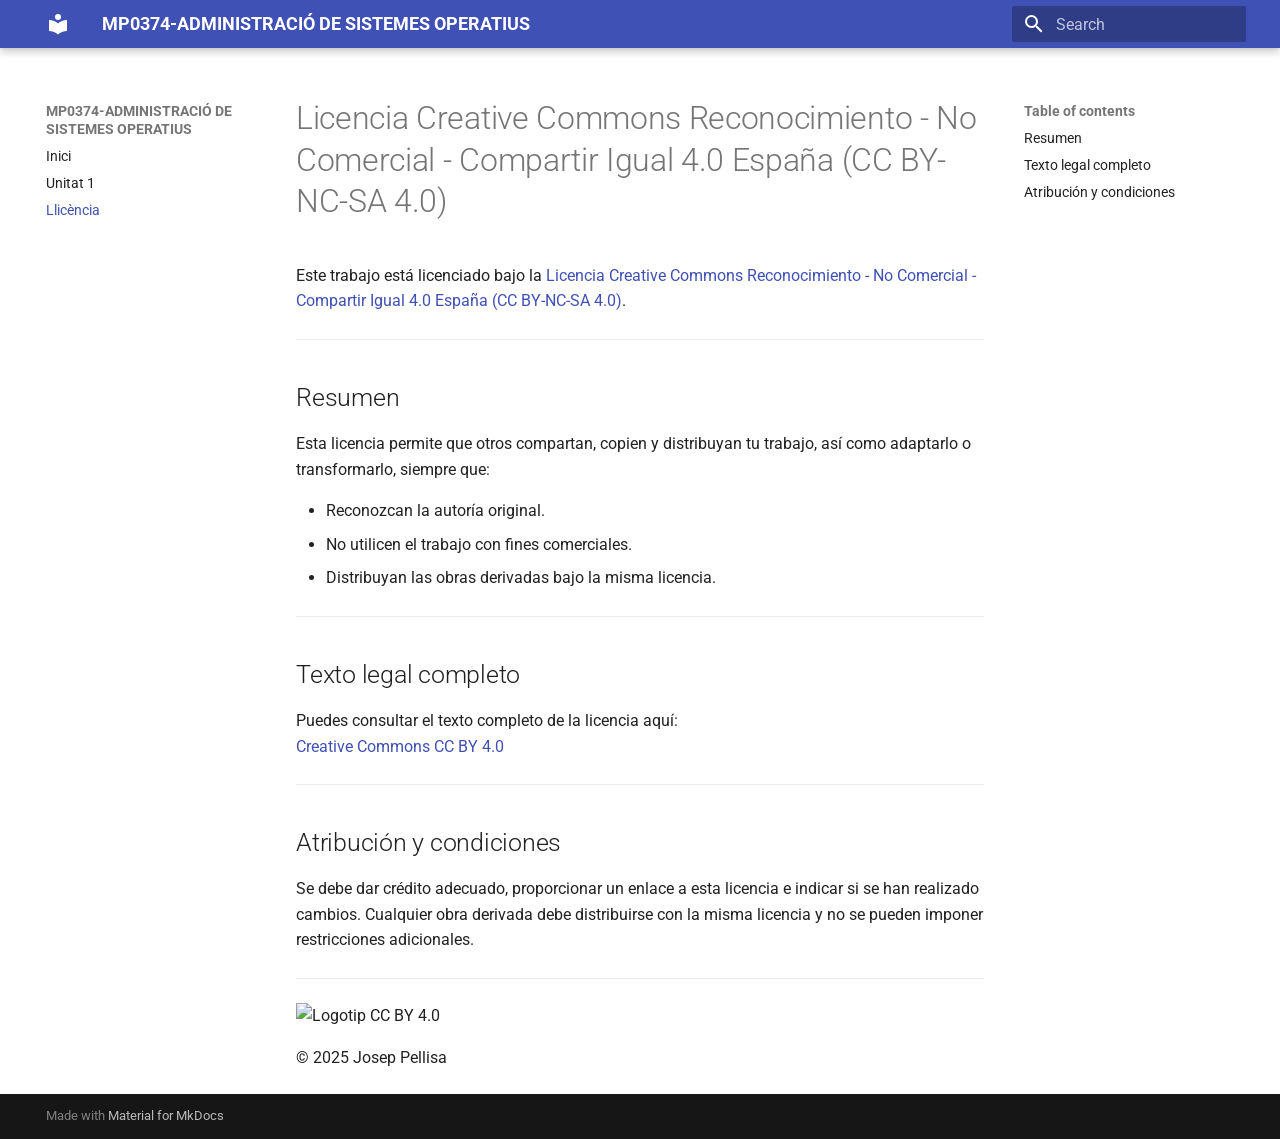
==== commit f0caac27: "Deployed 6380e3f with MkDocs version: 1.5.3" ====
--- a/LICENSE/index.html
+++ b/LICENSE/index.html
@@ -9,7 +9,7 @@
       
       
       
-        <link rel="prev" href="..">
+        <link rel="prev" href="../systemd/">
       
       
       
@@ -18,7 +18,7 @@
     
     
       
-        <title>Licencia Creative Commons Reconocimiento - No Comercial - Compartir Igual 3.0 España (CC BY-NC-SA 3.0) - El meu lloc web</title>
+        <title>Llicència - MP0374-ADMINISTRACIÓ DE SISTEMES OPERATIUS</title>
       
     
     
@@ -63,7 +63,7 @@
     <div data-md-component="skip">
       
         
-        <a href="#licencia-creative-commons-reconocimiento-no-comercial-compartir-igual-30-espana-cc-by-nc-sa-30" class="md-skip">
+        <a href="#licencia-creative-commons-reconocimiento-no-comercial-compartir-igual-40-espana-cc-by-nc-sa-40" class="md-skip">
           Skip to content
         </a>
       
@@ -79,7 +79,7 @@
 
 <header class="md-header md-header--shadow" data-md-component="header">
   <nav class="md-header__inner md-grid" aria-label="Header">
-    <a href=".." title="El meu lloc web" class="md-header__button md-logo" aria-label="El meu lloc web" data-md-component="logo">
+    <a href=".." title="MP0374-ADMINISTRACIÓ DE SISTEMES OPERATIUS" class="md-header__button md-logo" aria-label="MP0374-ADMINISTRACIÓ DE SISTEMES OPERATIUS" data-md-component="logo">
       
   
   <svg xmlns="http://www.w3.org/2000/svg" viewBox="0 0 24 24"><path d="M12 8a3 3 0 0 0 3-3 3 3 0 0 0-3-3 3 3 0 0 0-3 3 3 3 0 0 0 3 3m0 3.54C9.64 9.35 6.5 8 3 8v11c3.5 0 6.64 1.35 9 3.54 2.36-2.19 5.5-3.54 9-3.54V8c-3.5 0-6.64 1.35-9 3.54Z"/></svg>
@@ -93,13 +93,13 @@
       <div class="md-header__ellipsis">
         <div class="md-header__topic">
           <span class="md-ellipsis">
-            El meu lloc web
+            MP0374-ADMINISTRACIÓ DE SISTEMES OPERATIUS
           </span>
         </div>
         <div class="md-header__topic" data-md-component="header-topic">
           <span class="md-ellipsis">
             
-              Licencia Creative Commons Reconocimiento - No Comercial - Compartir Igual 3.0 España (CC BY-NC-SA 3.0)
+              Llicència
             
           </span>
         </div>
@@ -171,13 +171,13 @@
 
 <nav class="md-nav md-nav--primary" aria-label="Navigation" data-md-level="0">
   <label class="md-nav__title" for="__drawer">
-    <a href=".." title="El meu lloc web" class="md-nav__button md-logo" aria-label="El meu lloc web" data-md-component="logo">
+    <a href=".." title="MP0374-ADMINISTRACIÓ DE SISTEMES OPERATIUS" class="md-nav__button md-logo" aria-label="MP0374-ADMINISTRACIÓ DE SISTEMES OPERATIUS" data-md-component="logo">
       
   
   <svg xmlns="http://www.w3.org/2000/svg" viewBox="0 0 24 24"><path d="M12 8a3 3 0 0 0 3-3 3 3 0 0 0-3-3 3 3 0 0 0-3 3 3 3 0 0 0 3 3m0 3.54C9.64 9.35 6.5 8 3 8v11c3.5 0 6.64 1.35 9 3.54 2.36-2.19 5.5-3.54 9-3.54V8c-3.5 0-6.64 1.35-9 3.54Z"/></svg>
 
     </a>
-    El meu lloc web
+    MP0374-ADMINISTRACIÓ DE SISTEMES OPERATIUS
   </label>
   
   <ul class="md-nav__list" data-md-scrollfix>
@@ -192,7 +192,7 @@
         
   
   <span class="md-ellipsis">
-    Curso de Machine Learning
+    Inici
   </span>
   
 
@@ -205,6 +205,25 @@
       
   
   
+  
+    <li class="md-nav__item">
+      <a href="../systemd/" class="md-nav__link">
+        
+  
+  <span class="md-ellipsis">
+    Unitat 1
+  </span>
+  
+
+      </a>
+    </li>
+  
+
+    
+      
+      
+  
+  
     
   
   
@@ -220,7 +239,7 @@
           
   
   <span class="md-ellipsis">
-    Licencia Creative Commons Reconocimiento - No Comercial - Compartir Igual 3.0 España (CC BY-NC-SA 3.0)
+    Llicència
   </span>
   
 
@@ -231,7 +250,7 @@
         
   
   <span class="md-ellipsis">
-    Licencia Creative Commons Reconocimiento - No Comercial - Compartir Igual 3.0 España (CC BY-NC-SA 3.0)
+    Llicència
   </span>
   
 
@@ -343,8 +362,8 @@
                   
 
 
-<h1 id="licencia-creative-commons-reconocimiento-no-comercial-compartir-igual-30-espana-cc-by-nc-sa-30">Licencia Creative Commons Reconocimiento - No Comercial - Compartir Igual 3.0 España (CC BY-NC-SA 3.0)</h1>
-<p>Este trabajo está licenciado bajo la <a href="https://creativecommons.org/licenses/by-nc-sa/3.0/es/">Licencia Creative Commons Reconocimiento - No Comercial - Compartir Igual 3.0 España (CC BY-NC-SA 3.0)</a>.</p>
+<h1 id="licencia-creative-commons-reconocimiento-no-comercial-compartir-igual-40-espana-cc-by-nc-sa-40">Licencia Creative Commons Reconocimiento - No Comercial - Compartir Igual 4.0 España (CC BY-NC-SA 4.0)</h1>
+<p>Este trabajo está licenciado bajo la <a href="https://creativecommons.org/licenses/by-nc-sa/4.0/es/">Licencia Creative Commons Reconocimiento - No Comercial - Compartir Igual 4.0 España (CC BY-NC-SA 4.0)</a>.</p>
 <hr />
 <h2 id="resumen">Resumen</h2>
 <p>Esta licencia permite que otros compartan, copien y distribuyan tu trabajo, así como adaptarlo o transformarlo, siempre que:  </p>
@@ -356,11 +375,12 @@
 <hr />
 <h2 id="texto-legal-completo">Texto legal completo</h2>
 <p>Puedes consultar el texto completo de la licencia aquí:<br />
-https://creativecommons.org/licenses/by-nc-sa/3.0/es/legalcode</p>
+<a href="https://creativecommons.org/licenses/by/4.0/">Creative Commons CC BY 4.0</a></p>
 <hr />
 <h2 id="atribucion-y-condiciones">Atribución y condiciones</h2>
 <p>Se debe dar crédito adecuado, proporcionar un enlace a esta licencia e indicar si se han realizado cambios. Cualquier obra derivada debe distribuirse con la misma licencia y no se pueden imponer restricciones adicionales.</p>
 <hr />
+<p><img alt="Logotip CC BY 4.0" src="https://mirrors.creativecommons.org/presskit/buttons/88x31/png/by.png" /></p>
 <p>© 2025 Josep Pellisa</p>
 
 
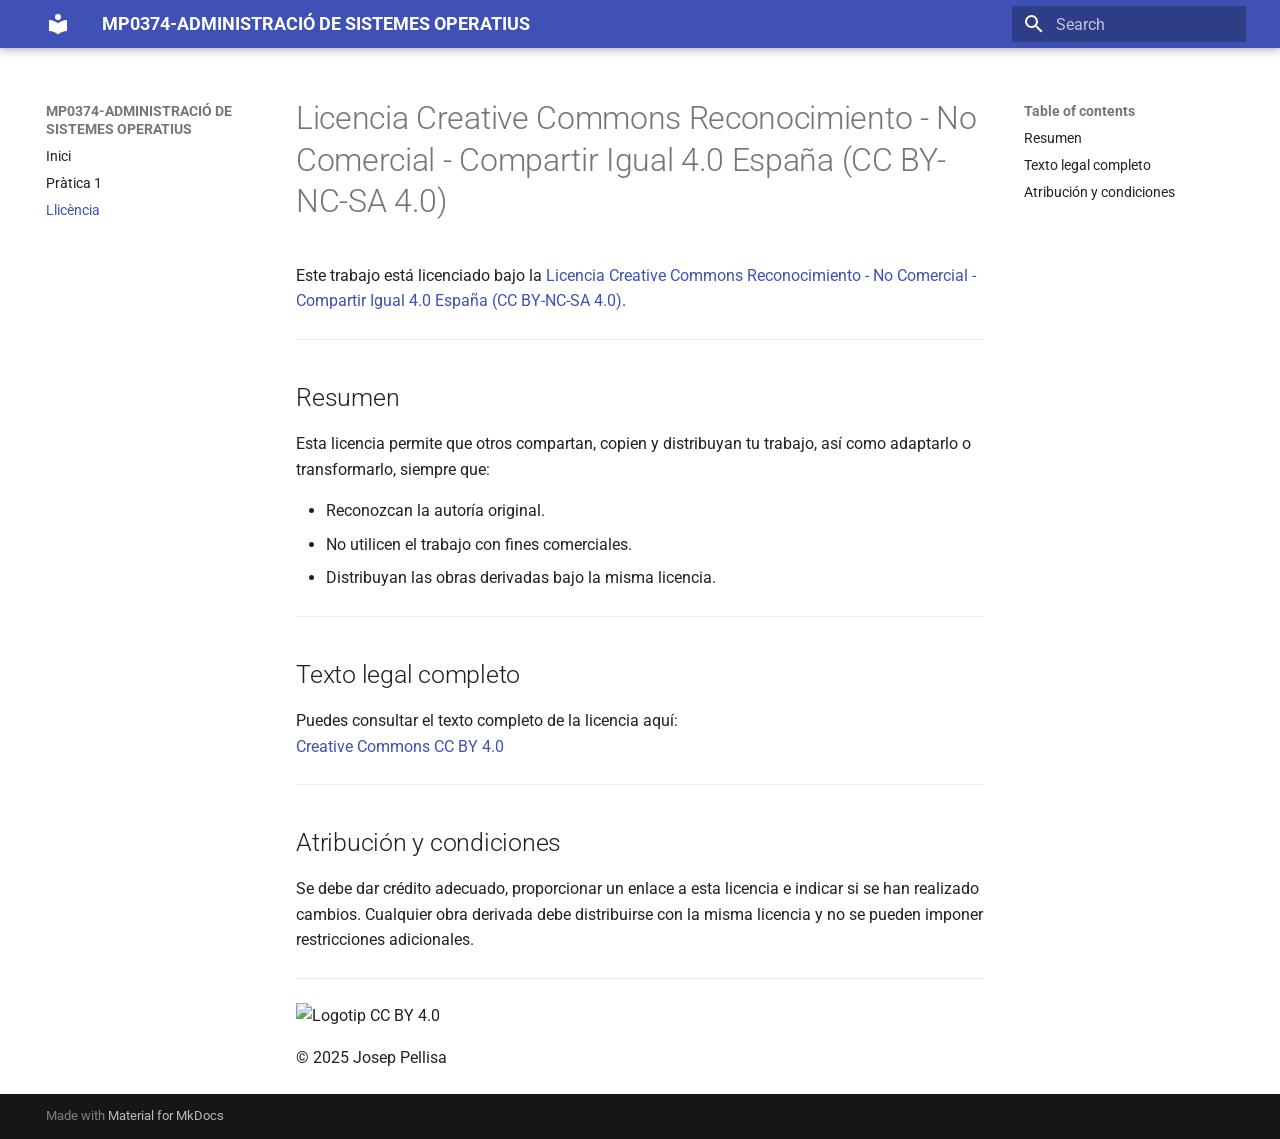
==== commit e0902e5e: "Deployed 6380e3f with MkDocs version: 1.5.3" ====
--- a/LICENSE/index.html
+++ b/LICENSE/index.html
@@ -211,7 +211,7 @@
         
   
   <span class="md-ellipsis">
-    Unitat 1
+    Pràtica 1
   </span>
   
 
